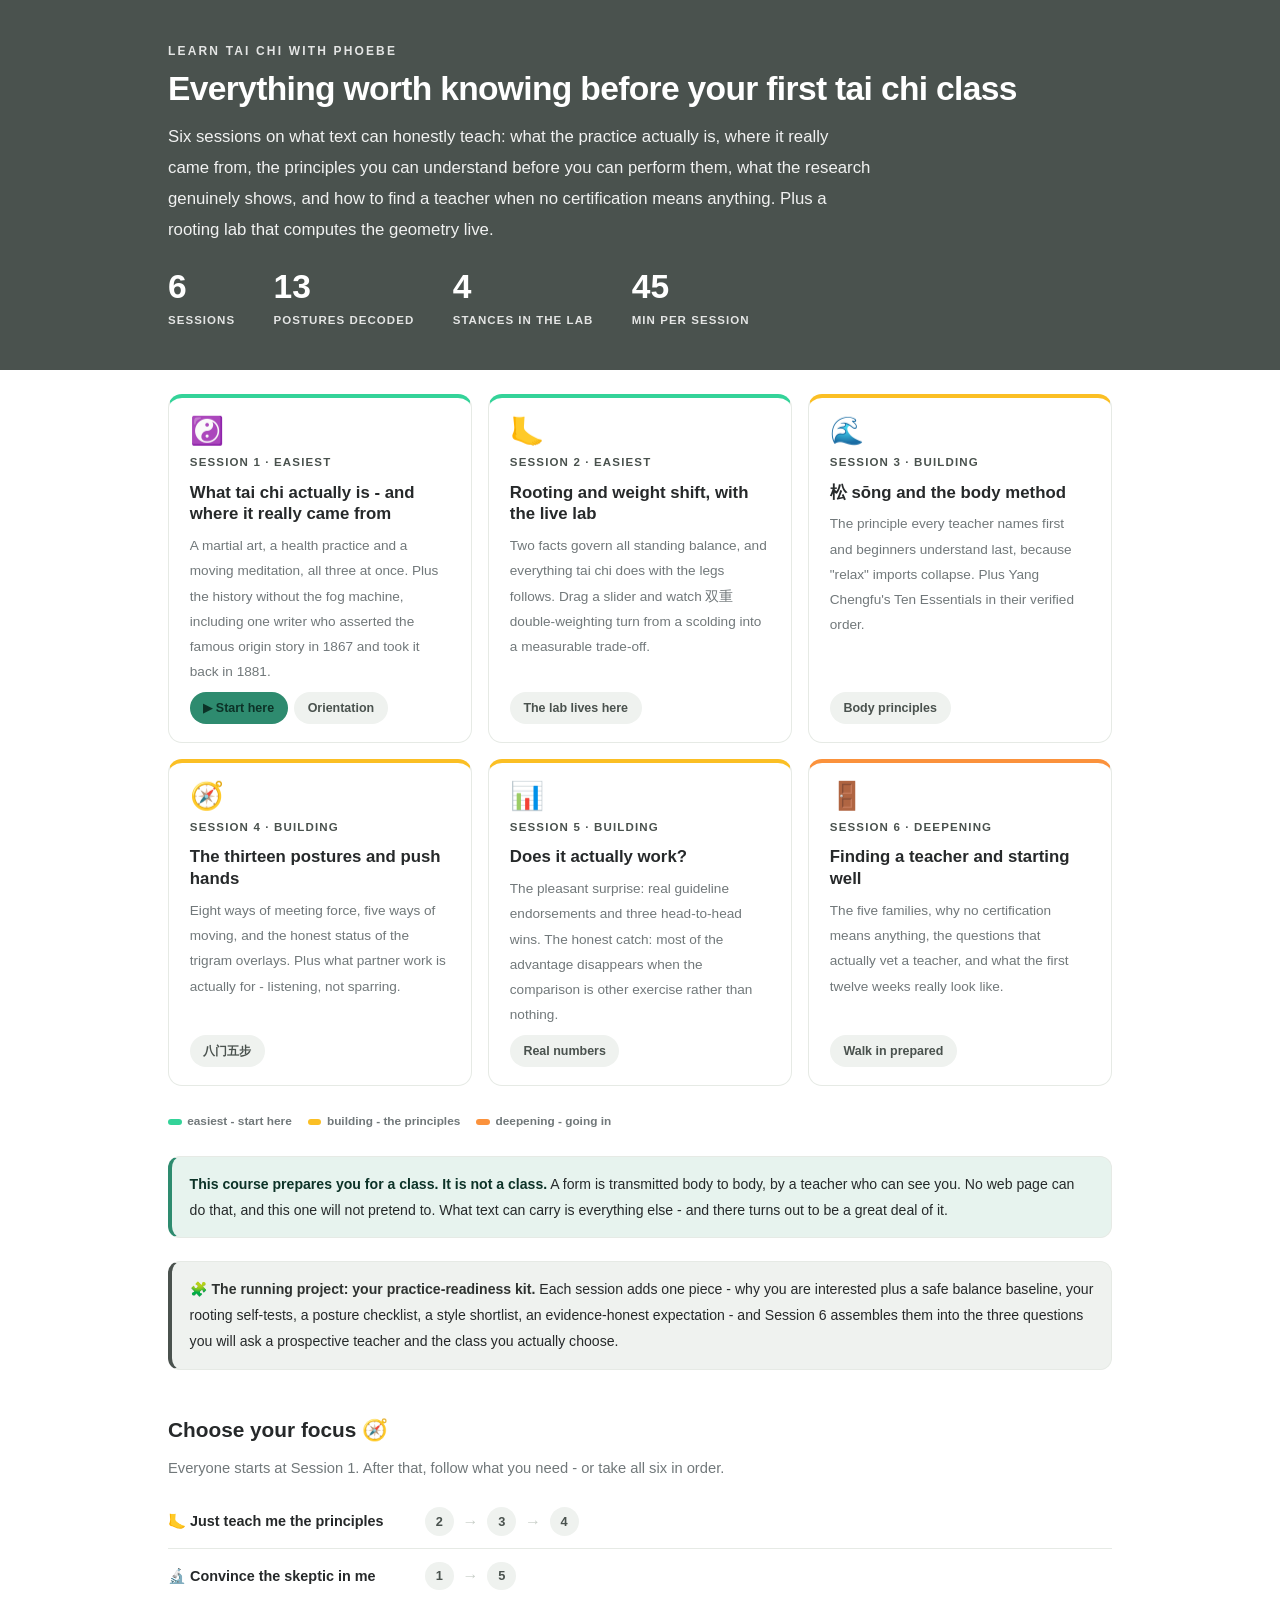
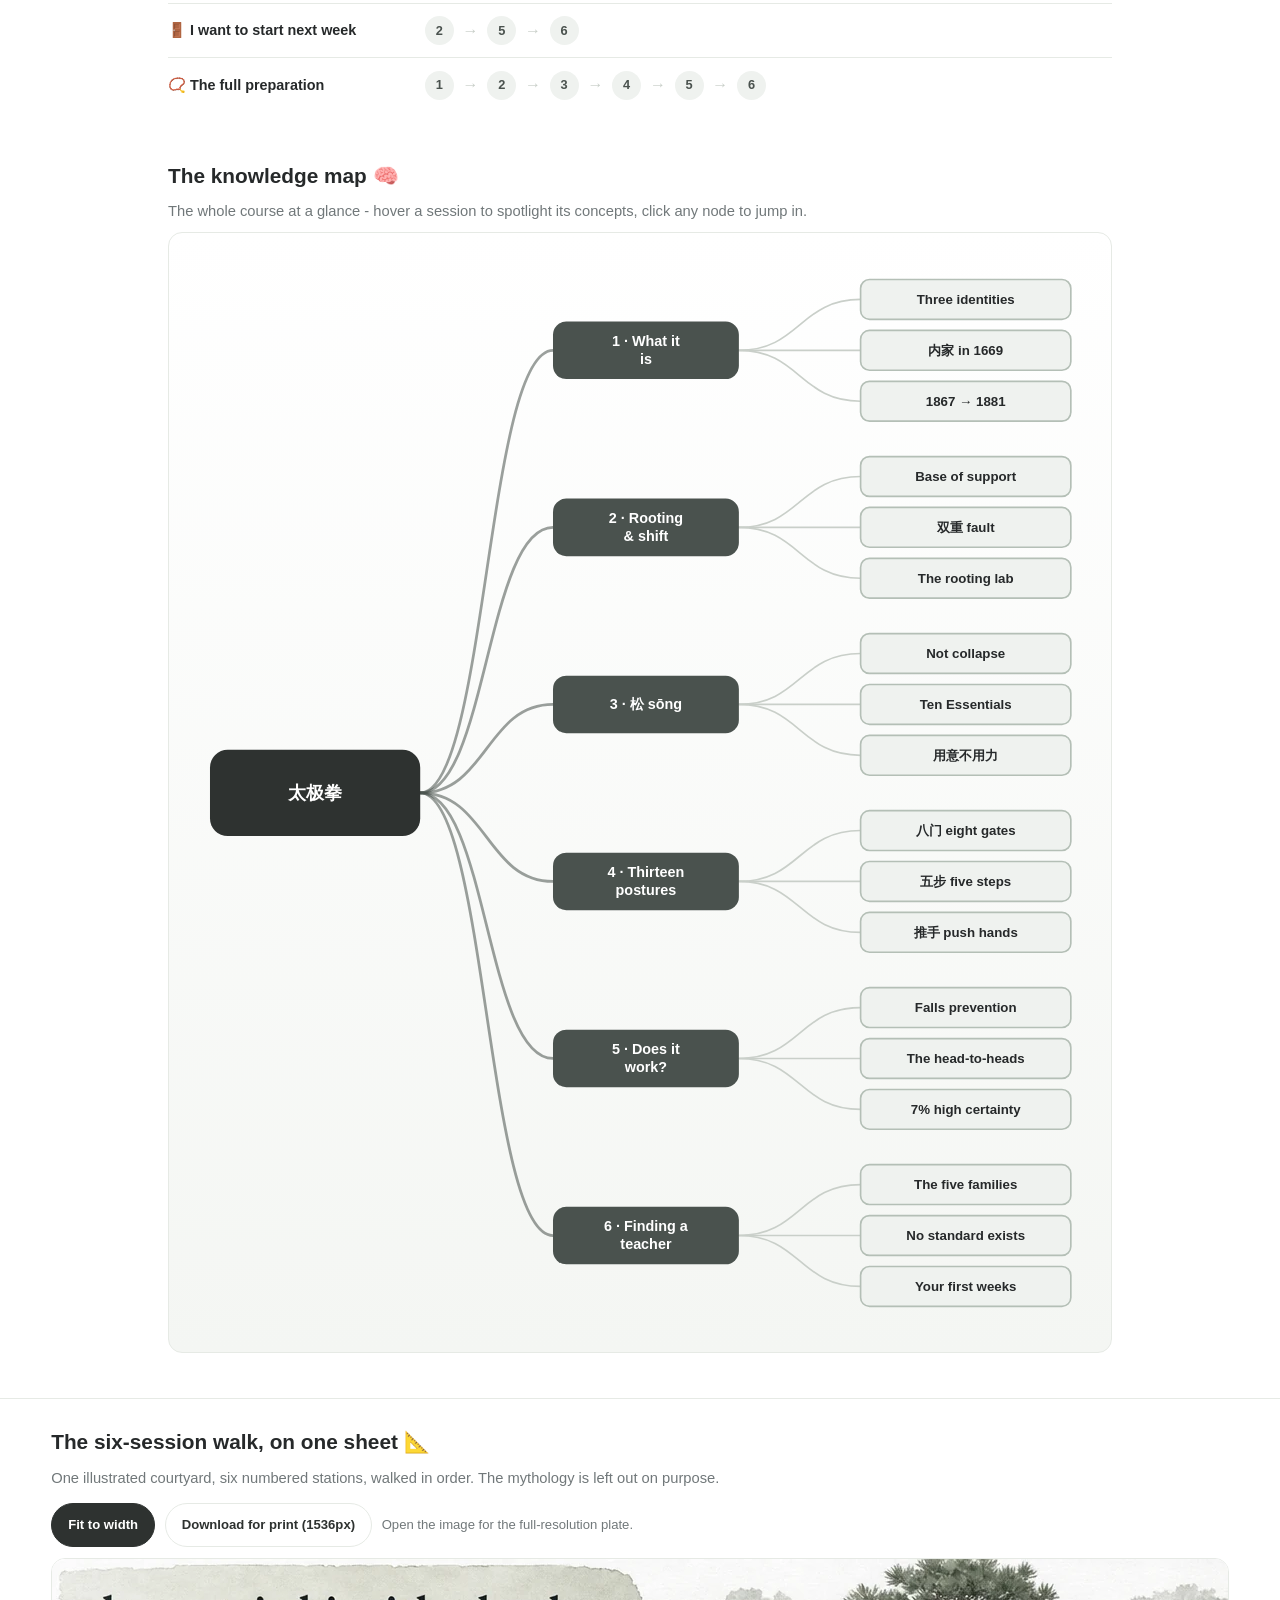
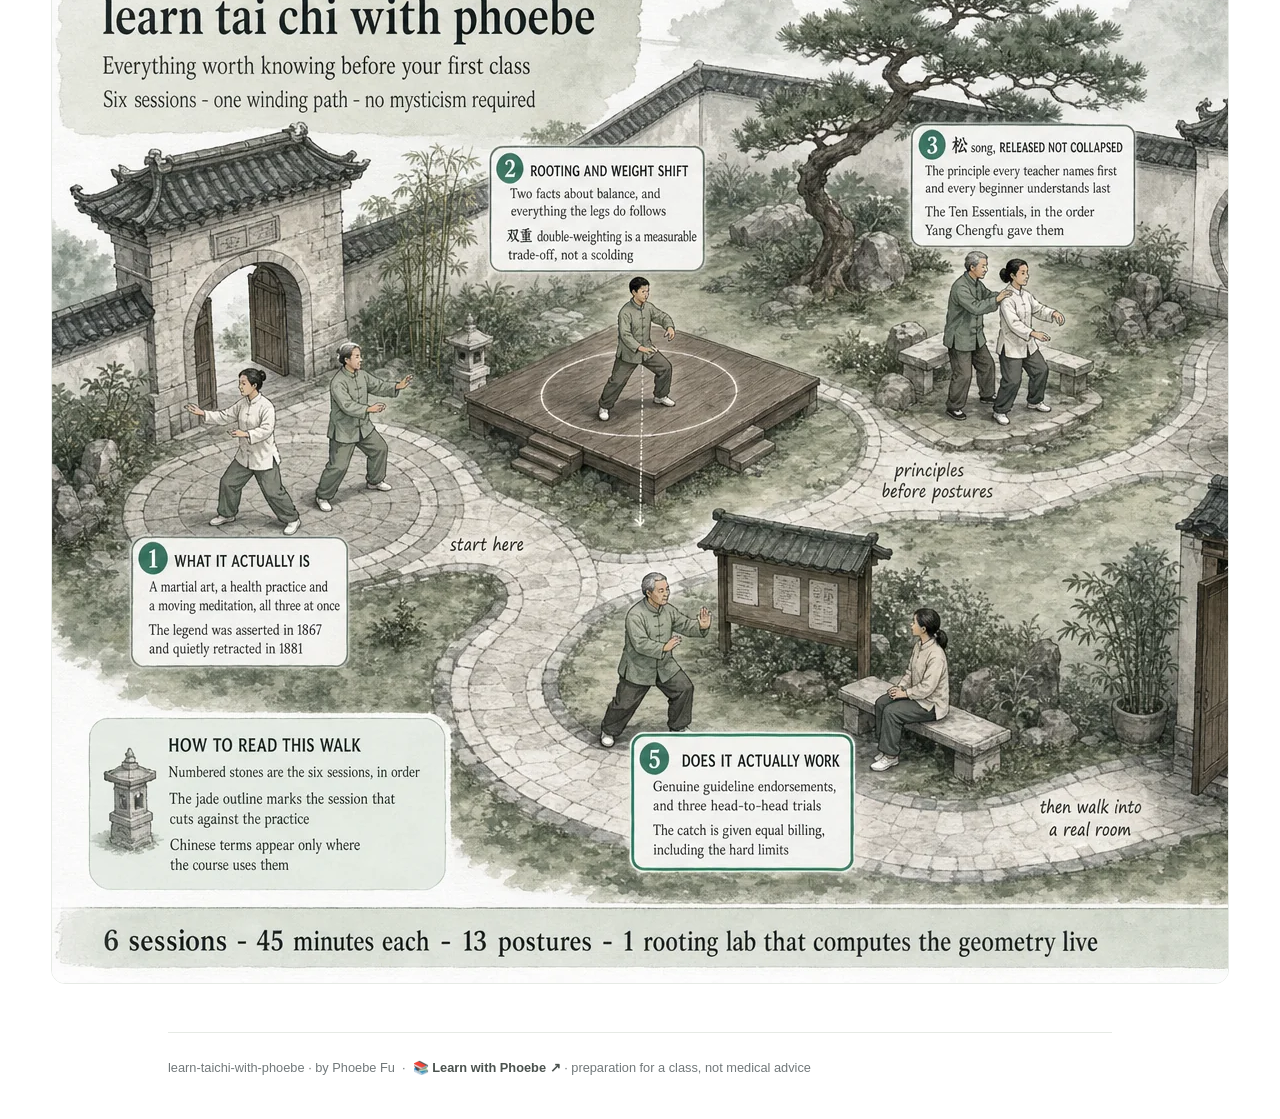
==== index.html @ d27bb237 "style.css: agenda band now passes WCAG 4.5:1 on all four segments Three of the four bands failed con" ====
<!DOCTYPE html>
<html lang="en">
<head>
<meta charset="UTF-8">
<meta name="viewport" content="width=device-width, initial-scale=1.0">
<!-- social:start -->
<meta name="description" content="Six sessions on what text can honestly teach: what the practice actually is, where it really came from, the principles you can understand before you can perform them, what the research genuinely...">
<meta property="og:type" content="article">
<meta property="og:site_name" content="Learn with Phoebe">
<meta property="og:title" content="learn taichi with phoebe - everything worth knowing before your first class">
<meta property="og:description" content="Six sessions on what text can honestly teach: what the practice actually is, where it really came from, the principles you can understand before you can perform them, what the research genuinely...">
<meta property="og:url" content="https://phoebefu6.github.io/learn-taichi-with-phoebe/">
<meta property="og:image" content="https://phoebefu6.github.io/learn-taichi-with-phoebe/assets/og-cover.png">
<meta property="og:image:width" content="1200">
<meta property="og:image:height" content="630">
<meta name="twitter:card" content="summary_large_image">
<meta name="twitter:title" content="learn taichi with phoebe - everything worth knowing before your first class">
<meta name="twitter:description" content="Six sessions on what text can honestly teach: what the practice actually is, where it really came from, the principles you can understand before you can perform them, what the research genuinely...">
<meta name="twitter:image" content="https://phoebefu6.github.io/learn-taichi-with-phoebe/assets/og-cover.png">
<!-- social:end -->
<title>learn taichi with phoebe - everything worth knowing before your first class</title>
<link rel="stylesheet" href="assets/style.css?v=7">
<style>
  .stats-row { display: flex; gap: 2.4rem; margin-top: 1.5rem; flex-wrap: wrap; }
  .stat b { display: block; font-size: 2.1rem; font-weight: 800; line-height: 1.05; font-variant-numeric: tabular-nums; }
  .stat span { font-size: .72rem; opacity: .85; text-transform: uppercase; letter-spacing: .09em; font-weight: 600; }

  .course-grid { display: grid; grid-template-columns: repeat(auto-fit, minmax(17rem, 1fr)); gap: 1rem; margin-top: 1.5rem; }
  .course-card {
    border: 1px solid var(--hairline);
    border-top: 4px solid var(--diff, var(--indigo));
    border-radius: var(--radius);
    padding: 1.2rem 1.3rem 1.1rem;
    display: flex;
    flex-direction: column;
    gap: .5rem;
    text-decoration: none;
    color: var(--ink);
    background: #fff;
    transition: box-shadow .15s ease, border-color .15s ease, transform .15s ease;
    position: relative;
  }
  .course-card:hover { border-color: var(--indigo-soft); border-top-color: var(--diff, var(--indigo)); box-shadow: 0 8px 28px rgba(74,82,78,.16); transform: translateY(-3px); }
  .course-card .cicon { font-size: 1.7rem; line-height: 1; }
  .course-card .cnum { font-size: .72rem; font-weight: 700; color: var(--indigo); text-transform: uppercase; letter-spacing: .1em; }
  .course-card h3 { font-size: 1.05rem; font-weight: 800; line-height: 1.3; }
  .course-card p { font-size: .85rem; color: var(--muted); flex: 1; }
  .course-card .meta { display: flex; gap: .4rem; flex-wrap: wrap; }

  .diff-legend { display: flex; gap: 1rem; margin-top: 1.6rem; font-size: .74rem; color: var(--muted); font-weight: 600; flex-wrap: wrap; }
  .diff-legend i { display: inline-block; width: .85rem; height: .35rem; border-radius: 999px; margin-right: .35rem; vertical-align: middle; }

  .paths { margin-top: 2.6rem; }
  .paths h2 { font-size: 1.3rem; font-weight: 800; margin-bottom: .3rem; }
  .paths .plede { color: var(--muted); font-size: .92rem; margin-bottom: .8rem; }
  .path { display: flex; gap: .55rem; align-items: center; padding: .75rem 0; border-bottom: .5px solid var(--hairline); flex-wrap: wrap; }
  .path:last-child { border-bottom: none; }
  .path b { min-width: 15.5rem; font-size: .9rem; }
  .path .pstep { background: var(--indigo-50); color: var(--indigo); border-radius: 999px; padding: .16rem .68rem; font-weight: 700; font-size: .8rem; text-decoration: none; transition: all .12s ease; }
  .path .pstep:hover { background: var(--indigo); color: #fff; }
  .path .parr { color: var(--faint); font-weight: 700; }

  .mm-section { margin-top: 1.6rem; }
  .mm-section h2 { font-size: 1.3rem; font-weight: 800; margin-bottom: .2rem; }
  .mm-section .mm-lede { color: var(--muted); font-size: .92rem; margin-bottom: .4rem; }
  .mm-wrap { border: 1px solid var(--hairline); border-radius: var(--radius); background: linear-gradient(180deg,#fff, #F4F6F3); padding: .6rem; overflow-x: auto; }
  .mm-svg { width: 100%; height: auto; display: block; max-width: 60rem; margin: 0 auto; min-width: 34rem; }
  .mm-link { cursor: pointer; text-decoration: none; }
  .mm-node rect { transition: opacity .15s ease, filter .15s ease; }
  .mm-node text { pointer-events: none; }
  .mm-link:hover .mm-node rect { filter: brightness(1.06); }
  .mm-edge { transition: opacity .15s ease; }

  .note-band { margin-top: 1.4rem; background: var(--amber-50); border: 1px solid var(--hairline); border-left: 4px solid var(--amber); border-radius: 12px; padding: .9rem 1.1rem; font-size: .88rem; color: var(--ink); }
  .note-band b { color: var(--amber-ink); }

  .project-band { margin-top: 1.4rem; background: var(--indigo-50); border: 1px solid var(--hairline); border-left: 4px solid var(--indigo); border-radius: 12px; padding: .9rem 1.1rem; font-size: .88rem; color: var(--ink); }
  .project-band b { color: var(--indigo-deep); }


.vposter{width:1536px;transform-origin:top left}
.vposter img{display:block;width:100%;height:auto}

.vposter{width:1536px;transform-origin:top left}
.vposter img{display:block;width:100%;height:auto}

.vposter{width:1536px;transform-origin:top left}
.vposter img{display:block;width:100%;height:auto}

.vposter{width:1536px;transform-origin:top left}
.vposter img{display:block;width:100%;height:auto}

  /* The poster lives at the foot of this page, below the knowledge map, rather than on a
     page of its own. It holds its authored width and either scales to fit or scrolls,
     because a reference sheet that reflows stops being a reference sheet. */
  .poster-section { margin-top: 2.2rem; padding-top: 1.5rem; border-top: 1px solid var(--hairline); }
  /* The sheet is authored wider than the course's reading column, so inside that column it
     would fit at 0.67 and render 11.5px type at 7.7px. Break the section out to full width
     and it fits near 1:1 on a desktop instead. */
  /* Break out of the reading column, but only where it buys something. Below 1100px the
     sheet is already at actual size and scrolling inside its frame, so the negative margins
     would add a page-level scrollbar for no gain. 100vw also counts the scrollbar, so --sbw
     is measured in script and taken back off. */
  @media (min-width: 1100px) {
    .poster-section { margin-left: calc(50% - 50vw + (var(--sbw, 0px) / 2));
                      margin-right: calc(50% - 50vw + (var(--sbw, 0px) / 2));
                      padding-left: clamp(1rem, 4vw, 4rem); padding-right: clamp(1rem, 4vw, 4rem); }
  }
  .poster-section h2 { font-size: 1.3rem; font-weight: 800; margin-bottom: .2rem; }
  .poster-section .ps-lede { color: var(--muted); font-size: .92rem; margin-bottom: .7rem; }
  .poster-bar { display: flex; align-items: center; gap: .6rem; flex-wrap: wrap; margin-bottom: .7rem; }
  .poster-bar .pb-note { font-size: .82rem; color: var(--muted); min-width: 0; flex: 1; }
  .poster-btn {
    font: inherit; font-size: .82rem; font-weight: 700; cursor: pointer;
    border: 1px solid var(--hairline); background: #fff; color: var(--indigo-deep);
    border-radius: 999px; padding: .5rem 1rem; min-height: 44px;
    display: inline-flex; align-items: center; gap: .4rem; text-decoration: none;
    transition: all .12s ease;
  }
  .poster-btn:hover { background: var(--indigo-50); border-color: var(--indigo-soft); }
  .poster-btn[aria-pressed="true"] { background: var(--indigo-deep); color: #fff; border-color: var(--indigo-deep); }
  .poster-frame {
    border: 1px solid var(--hairline); border-radius: var(--radius);
    background: var(--paper); overflow: auto; -webkit-overflow-scrolling: touch;
  }
  .poster-stage { position: relative; margin: 0 auto; }
  .poster-frame > .poster-stage > img { display: block; width: 100%; height: auto; }
.vposter{width:1536px;transform-origin:top left}
.vposter img{display:block;width:100%;height:auto}
</style>
</head>
<body>

<header class="masthead">
  <div class="wrap">
    <div class="eyebrow">Learn Tai Chi with Phoebe</div>
    <h1>Everything worth knowing <span class="accent">before your first</span> tai chi class</h1>
    <p class="sub">Six sessions on what text can honestly teach: what the practice actually is, where it really came from, the principles you can understand before you can perform them, what the research genuinely shows, and how to find a teacher when no certification means anything. Plus a rooting lab that computes the geometry live.</p>
    <div class="stats-row">
      <div class="stat"><b data-count="6">6</b><span>sessions</span></div>
      <div class="stat"><b data-count="13">13</b><span>postures decoded</span></div>
      <div class="stat"><b data-count="4">4</b><span>stances in the lab</span></div>
      <div class="stat"><b data-count="45">45</b><span>min per session</span></div>
    </div>
  </div>
</header>

<main class="wrap">

  <section class="section">
    <div class="course-grid">
      <a class="course-card" href="courses/01-what-it-is.html" style="--diff:#34D399">
        <span class="cicon">☯️</span>
        <span class="cnum">Session 1 · easiest</span>
        <h3>What tai chi actually is - and where it really came from</h3>
        <p>A martial art, a health practice and a moving meditation, all three at once. Plus the history without the fog machine, including one writer who asserted the famous origin story in 1867 and took it back in 1881.</p>
        <span class="meta"><span class="pill amber">▶ Start here</span><span class="pill light">Orientation</span></span>
      </a>
      <a class="course-card" href="courses/02-rooting.html" style="--diff:#34D399">
        <span class="cicon">🦶</span>
        <span class="cnum">Session 2 · easiest</span>
        <h3>Rooting and weight shift, with the live lab</h3>
        <p>Two facts govern all standing balance, and everything tai chi does with the legs follows. Drag a slider and watch 双重 double-weighting turn from a scolding into a measurable trade-off.</p>
        <span class="meta"><span class="pill light">The lab lives here</span></span>
      </a>
      <a class="course-card" href="courses/03-song.html" style="--diff:#FBBF24">
        <span class="cicon">🌊</span>
        <span class="cnum">Session 3 · building</span>
        <h3>松 sōng and the body method</h3>
        <p>The principle every teacher names first and beginners understand last, because "relax" imports collapse. Plus Yang Chengfu's Ten Essentials in their verified order.</p>
        <span class="meta"><span class="pill light">Body principles</span></span>
      </a>
      <a class="course-card" href="courses/04-thirteen-postures.html" style="--diff:#FBBF24">
        <span class="cicon">🧭</span>
        <span class="cnum">Session 4 · building</span>
        <h3>The thirteen postures and push hands</h3>
        <p>Eight ways of meeting force, five ways of moving, and the honest status of the trigram overlays. Plus what partner work is actually for - listening, not sparring.</p>
        <span class="meta"><span class="pill light">八门五步</span></span>
      </a>
      <a class="course-card" href="courses/05-does-it-work.html" style="--diff:#FBBF24">
        <span class="cicon">📊</span>
        <span class="cnum">Session 5 · building</span>
        <h3>Does it actually work?</h3>
        <p>The pleasant surprise: real guideline endorsements and three head-to-head wins. The honest catch: most of the advantage disappears when the comparison is other exercise rather than nothing.</p>
        <span class="meta"><span class="pill light">Real numbers</span></span>
      </a>
      <a class="course-card" href="courses/06-finding-a-teacher.html" style="--diff:#FB923C">
        <span class="cicon">🚪</span>
        <span class="cnum">Session 6 · deepening</span>
        <h3>Finding a teacher and starting well</h3>
        <p>The five families, why no certification means anything, the questions that actually vet a teacher, and what the first twelve weeks really look like.</p>
        <span class="meta"><span class="pill light">Walk in prepared</span></span>
      </a>
    </div>
    <div class="diff-legend">
      <span><i style="background:#34D399"></i>easiest - start here</span>
      <span><i style="background:#FBBF24"></i>building - the principles</span>
      <span><i style="background:#FB923C"></i>deepening - going in</span>
    </div>

    <div class="note-band">
      <b>This course prepares you for a class. It is not a class.</b> A form is transmitted body to body, by a teacher who can see you. No web page can do that, and this one will not pretend to. What text can carry is everything else - and there turns out to be a great deal of it.
    </div>

    <div class="project-band">
      <b>🧩 The running project: your practice-readiness kit.</b> Each session adds one piece - why you are interested plus a safe balance baseline, your rooting self-tests, a posture checklist, a style shortlist, an evidence-honest expectation - and Session 6 assembles them into the three questions you will ask a prospective teacher and the class you actually choose.
    </div>

    <div class="paths">
      <h2>Choose your focus 🧭</h2>
      <p class="plede">Everyone starts at Session 1. After that, follow what you need - or take all six in order.</p>
      <div class="path"><b>🦶 Just teach me the principles</b>
        <a class="pstep" href="courses/02-rooting.html">2</a><span class="parr">→</span>
        <a class="pstep" href="courses/03-song.html">3</a><span class="parr">→</span>
        <a class="pstep" href="courses/04-thirteen-postures.html">4</a>
      </div>
      <div class="path"><b>🔬 Convince the skeptic in me</b>
        <a class="pstep" href="courses/01-what-it-is.html">1</a><span class="parr">→</span>
        <a class="pstep" href="courses/05-does-it-work.html">5</a>
      </div>
      <div class="path"><b>🚪 I want to start next week</b>
        <a class="pstep" href="courses/02-rooting.html">2</a><span class="parr">→</span>
        <a class="pstep" href="courses/05-does-it-work.html">5</a><span class="parr">→</span>
        <a class="pstep" href="courses/06-finding-a-teacher.html">6</a>
      </div>
      <div class="path"><b>📿 The full preparation</b>
        <a class="pstep" href="courses/01-what-it-is.html">1</a><span class="parr">→</span>
        <a class="pstep" href="courses/02-rooting.html">2</a><span class="parr">→</span>
        <a class="pstep" href="courses/03-song.html">3</a><span class="parr">→</span>
        <a class="pstep" href="courses/04-thirteen-postures.html">4</a><span class="parr">→</span>
        <a class="pstep" href="courses/05-does-it-work.html">5</a><span class="parr">→</span>
        <a class="pstep" href="courses/06-finding-a-teacher.html">6</a>
      </div>
    </div>
  </section>

  <section class="section mm-section">
    <h2>The knowledge map 🧠</h2>
    <p class="mm-lede">The whole course at a glance - hover a session to spotlight its concepts, click any node to jump in.</p>
    <div class="mm-wrap"><div id="mindmap"></div></div>
  </section>










  <section class="section poster-section" id="poster">
    <h2>The six-session walk, on one sheet 📐</h2>
    <p class="ps-lede">One illustrated courtyard, six numbered stations, walked in order. The mythology is left out on purpose.</p>
    <div class="poster-bar">
      <button class="poster-btn" id="zoomToggle" type="button" aria-pressed="false">Actual size</button>
      <a class="poster-btn" href="assets/poster/learn-taichi-with-phoebe-poster.webp" download>Download for print (1536px)</a>
      <span class="pb-note">Open the image for the full-resolution plate.</span>
    </div>
    <div class="poster-frame" id="frame">
      <div class="poster-stage" id="stage">
        <div class="vposter" id="vp">
<img src="assets/poster/learn-taichi-with-phoebe-poster.webp" width="1536" height="1024" alt="An illustrated bird&#x27;s-eye view of a walled tai chi courtyard in soft sage watercolour. A stone path winds past six numbered stations: what tai chi actually is, with the origin legend asserted in 1867 and retracted in 1881; rooting and weight shift, showing the base under the feet and a plumb line from the centre; song, released not collapsed, and the Ten Essentials in Yang Chengfu&#x27;s order; the thirteen postures, with two people practising push hands; whether it actually works, outlined in jade because it is the session that cuts against the practice; and finding a teacher, an open doorway into a lit practice hall.">
        </div>
      </div>
    </div>
  </section>

  <footer class="pagefoot">
    <span>learn-taichi-with-phoebe · by Phoebe Fu &nbsp;·&nbsp; 📚 <a href="https://phoebefu6.github.io/learn-with-phoebe/">Learn with Phoebe ↗</a> · preparation for a class, not medical advice</span>
  </footer>
</main>

<script>
window.MINDMAP_DATA = {
  title: "太极拳",
  centerColor: "#2E3230",
  sessions: [
    { label: "What it\nis", href: "courses/01-what-it-is.html", color: "#34D399",
      concepts: [
        { label: "Three identities", href: "courses/01-what-it-is.html" },
        { label: "内家 in 1669", href: "courses/01-what-it-is.html" },
        { label: "1867 → 1881", href: "courses/01-what-it-is.html" } ] },
    { label: "Rooting\n& shift", href: "courses/02-rooting.html", color: "#34D399",
      concepts: [
        { label: "Base of support", href: "courses/02-rooting.html" },
        { label: "双重 fault", href: "courses/02-rooting.html" },
        { label: "The rooting lab", href: "courses/02-rooting.html" } ] },
    { label: "松 sōng", href: "courses/03-song.html", color: "#FBBF24",
      concepts: [
        { label: "Not collapse", href: "courses/03-song.html" },
        { label: "Ten Essentials", href: "courses/03-song.html" },
        { label: "用意不用力", href: "courses/03-song.html" } ] },
    { label: "Thirteen\npostures", href: "courses/04-thirteen-postures.html", color: "#FBBF24",
      concepts: [
        { label: "八门 eight gates", href: "courses/04-thirteen-postures.html" },
        { label: "五步 five steps", href: "courses/04-thirteen-postures.html" },
        { label: "推手 push hands", href: "courses/04-thirteen-postures.html" } ] },
    { label: "Does it\nwork?", href: "courses/05-does-it-work.html", color: "#FBBF24",
      concepts: [
        { label: "Falls prevention", href: "courses/05-does-it-work.html" },
        { label: "The head-to-heads", href: "courses/05-does-it-work.html" },
        { label: "7% high certainty", href: "courses/05-does-it-work.html" } ] },
    { label: "Finding a\nteacher", href: "courses/06-finding-a-teacher.html", color: "#FB923C",
      concepts: [
        { label: "The five families", href: "courses/06-finding-a-teacher.html" },
        { label: "No standard exists", href: "courses/06-finding-a-teacher.html" },
        { label: "Your first weeks", href: "courses/06-finding-a-teacher.html" } ] }
  ]
};
</script>
<script src="assets/mindmap.js?v=7"></script>
<script src="assets/app.js?v=7"></script>





<script>
(function () {
  var vp = document.getElementById('vp');
  if (!vp) return;
  var W = 1536, MIN_FIT = 0.8;
  var frame = document.getElementById('frame'), stage = document.getElementById('stage'),
      btn = document.getElementById('zoomToggle');
  var userChose = false, actual = false;
  function sbw() {
    var w = window.innerWidth - document.documentElement.clientWidth;
    document.documentElement.style.setProperty('--sbw', (w > 0 ? w : 0) + 'px');
  }
  function full() { vp.style.transform = 'none'; stage.style.height = ''; stage.style.width = W + 'px'; }
  function apply() {
    var avail = frame.clientWidth;
    if (!avail || avail < 40) { full(); return; }   // a hidden frame must never scale to nothing
    var s = avail / W;
    if (!userChose) actual = s < MIN_FIT;           // below 0.8 the labels stop being readable
    if (actual || s >= 1) full();
    else {
      vp.style.transform = 'scale(' + s + ')';
      stage.style.width = W + 'px';
      stage.style.height = Math.ceil(vp.offsetHeight * s) + 'px';
    }
    btn.setAttribute('aria-pressed', actual ? 'true' : 'false');
    btn.textContent = actual ? 'Fit to width' : 'Actual size';
  }
  btn.addEventListener('click', function () {
    userChose = true; actual = !actual; apply(); if (actual) frame.scrollLeft = 0;
  });
  window.addEventListener('resize', function () { sbw(); apply(); });
  if (typeof ResizeObserver === 'function') new ResizeObserver(apply).observe(frame);
  sbw(); apply();
})();
</script>
</body>
</html>
---- assets/style.css ----
/* learn-claude-with-phoebe - editorial bold design system
   Accent: indigo #4A524E · Ink: #26292A · Flagship: amber #2E8B6F */

:root {
  --indigo: #4A524E;
  --indigo-deep: #2E3230;
  --indigo-mid: #7C8781;
  --indigo-soft: #B4BFB6;
  --indigo-50: #EFF2EF;
  --ink: #26292A;
  --muted: #71787A;
  --faint: #C9CFC9;
  --hairline: #E6EAE5;
  --amber: #2E8B6F;
  --amber-ink: #0C3227;
  --amber-50: #E7F3EE;
  --paper: #FFFFFF;
  --code-bg: #1F2422;
  --code-ink: #E9EDE9;
  --radius: 14px;
}

* { margin: 0; padding: 0; box-sizing: border-box; }

html { font-size: 16px; scroll-behavior: smooth; }
html.zoom-125 { font-size: 20px; }
html.zoom-150 { font-size: 24px; }

body {
  font-family: "Inter", -apple-system, BlinkMacSystemFont, "Segoe UI", Roboto, sans-serif;
  background: var(--paper);
  color: var(--ink);
  line-height: 1.85;
  font-feature-settings: "tnum";
}

.wrap { max-width: 62rem; margin: 0 auto; padding: 0 1.5rem; }

/* ---------- header band ---------- */
.masthead {
  background: var(--indigo);
  color: #fff;
  padding: 2.5rem 0 2.25rem;
}
.masthead .eyebrow {
  font-size: .75rem;
  letter-spacing: .18em;
  text-transform: uppercase;
  opacity: .85;
  font-weight: 600;
}
.masthead h1 {
  font-size: 2.1rem;
  line-height: 1.15;
  font-weight: 800;
  margin: .5rem 0 .75rem;
  letter-spacing: -.02em;
}
.masthead h1 .accent { color: inherit; }
.masthead .sub { font-size: 1.05rem; opacity: .92; max-width: 44rem; }

.chip-row { display: flex; flex-wrap: wrap; gap: .5rem; margin-top: 1.1rem; }
.chip {
  display: inline-flex;
  align-items: center;
  gap: .35rem;
  border-radius: 999px;
  padding: .25rem .8rem;
  font-size: .78rem;
  font-weight: 600;
  white-space: nowrap;
}
.chip.level { background: #fff; color: var(--indigo); }
.chip.audience { background: rgba(255,255,255,.16); color: #fff; border: 1px solid rgba(255,255,255,.35); }
.chip.time { background: var(--ink); color: #fff; font-variant-numeric: tabular-nums; }

/* ---------- agenda bar ---------- */
.agenda {
  display: flex;
  border-radius: 999px;
  overflow: hidden;
  margin: 1.4rem 0 0;
  font-size: .72rem;
  font-weight: 600;
  text-align: center;
  color: #fff;
}
.agenda span { padding: .45rem .3rem; white-space: nowrap; overflow: hidden; text-overflow: ellipsis; }
.agenda .a1 { background: var(--indigo-deep); }
/* Agenda band contrast, fixed 2026-09-02. Three bands failed WCAG 4.5:1 on small text:
     a4 had no `color` rule at all, so it inherited the block's `color:#fff` and put white
     on a pale tint (1.9-2.1:1). The 87-repo donor carries `color: var(--ink)`; restored.
     a2 and a3 failed on their token pairs, so each carries a literal here rather than a
     changed token, because --indigo-mid and --amber-ink are used elsewhere in this sheet.
     Recompute these three literals if the palette changes. */
.agenda .a2 { background: #6D7772; }
.agenda .a3 { background: var(--amber); color: #051410; }
.agenda .a4 { background: var(--indigo-soft); color: var(--ink); }

/* ---------- toolbar ---------- */
.toolbar {
  position: sticky;
  top: 0;
  z-index: 40;
  background: rgba(255,255,255,.94);
  backdrop-filter: blur(6px);
  border-bottom: 1px solid var(--hairline);
  padding: .55rem 0;
}
.toolbar .wrap { display: flex; align-items: center; gap: .6rem; }
.toolbar .crumb { font-size: .8rem; color: var(--muted); font-weight: 600; margin-right: auto; }
.toolbar .crumb a { color: var(--indigo); text-decoration: none; }
.btn {
  border: 1px solid var(--hairline);
  background: #fff;
  color: var(--ink);
  border-radius: 999px;
  padding: .35rem .9rem;
  font-size: .78rem;
  font-weight: 600;
  cursor: pointer;
  font-family: inherit;
  transition: all .15s ease;
}
.btn:hover { border-color: var(--indigo); color: var(--indigo); }
.btn.primary { background: var(--indigo); border-color: var(--indigo); color: #fff; }
.btn.primary:hover { background: var(--indigo-deep); }

/* ---------- sections ---------- */
main { padding: 2.5rem 0 4rem; }

.section { margin-bottom: 2.8rem; }
.section-kicker { margin-bottom: 1rem; }
.section-kicker .klabel {
  display: block;
  font-size: .72rem;
  text-transform: uppercase;
  letter-spacing: .1em;
  color: var(--indigo);
  font-weight: 700;
  margin-bottom: .35rem;
}
.section-kicker h2 {
  font-size: 1.45rem;
  font-weight: 800;
  letter-spacing: -.01em;
  display: flex;
  align-items: center;
  gap: .7rem;
  flex-wrap: wrap;
}
.section-kicker .tag {
  border-radius: 999px;
  padding: .18rem .7rem;
  font-size: .7rem;
  font-weight: 700;
  text-transform: uppercase;
  letter-spacing: .08em;
}
.tag.concept { background: var(--indigo-50); color: var(--indigo); }
.tag.demo { background: var(--amber-50); color: var(--amber-ink); }
.tag.exercise { background: var(--ink); color: #fff; }

.lede { color: var(--muted); max-width: 46rem; margin-bottom: 1.4rem; line-height: 1.8; }

/* live vs self-study markers on cards */
.mode {
  font-size: .64rem;
  font-weight: 700;
  text-transform: uppercase;
  letter-spacing: .07em;
  padding: .14rem .6rem;
  border-radius: 999px;
  flex: none;
}
.mode.live { background: var(--indigo); color: #fff; }
.mode.self { background: #fff; color: var(--muted); border: 1px solid var(--hairline); }

/* ---------- accordions ---------- */
details.card {
  border: 1px solid var(--hairline);
  border-radius: var(--radius);
  margin-bottom: .8rem;
  overflow: hidden;
  background: #fff;
}
details.card[open] { border-color: var(--indigo-soft); box-shadow: 0 8px 28px rgba(76,115,85,.08); }
details.card summary {
  list-style: none;
  cursor: pointer;
  padding: 1rem 1.25rem;
  display: flex;
  align-items: center;
  gap: .75rem;
  font-weight: 700;
  font-size: 1.02rem;
  user-select: none;
}
details.card summary::-webkit-details-marker { display: none; }
details.card summary .dot {
  width: .6rem; height: .6rem;
  border-radius: 999px;
  background: var(--indigo);
  flex: none;
}
details.card summary .mini { margin-left: auto; font-size: .72rem; color: var(--muted); font-weight: 600; white-space: nowrap; }
details.card summary .caret { transition: transform .2s ease; color: var(--indigo); font-size: .8rem; }
details.card[open] summary .caret { transform: rotate(90deg); }
details.card .body { padding: 0 1.25rem 1.4rem; border-top: 1px solid var(--hairline); padding-top: 1.15rem; }
details.card .body p { margin-bottom: 1.05rem; max-width: 48rem; }
details.card .body p:last-child { margin-bottom: 0; }
details.card .body ul, details.card .body ol { margin: 0 0 1.1rem 1.2rem; max-width: 47rem; }
details.card .body li { margin-bottom: .65rem; }
details.card .body h4 { font-size: .95rem; font-weight: 700; margin: 1.1rem 0 .45rem; }
details.card .body h4:first-child { margin-top: 0; }

/* ---------- pills & legends ---------- */
.legend { display: flex; flex-wrap: wrap; gap: .5rem; margin: 0 0 1.2rem; }
.pill {
  display: inline-flex;
  align-items: center;
  gap: .4rem;
  border-radius: 999px;
  padding: .28rem .85rem;
  font-size: .78rem;
  font-weight: 600;
}
.pill.solid { background: var(--indigo); color: #fff; }
.pill.light { background: var(--indigo-50); color: var(--indigo); }
.pill.inkpill { background: var(--ink); color: #fff; }
.pill.amber, .pill.peach { background: var(--amber); color: var(--amber-ink); }
.pill.bare { color: var(--faint); }

/* ---------- 4D grid ---------- */
.grid-2 { display: grid; grid-template-columns: repeat(auto-fit, minmax(15rem, 1fr)); gap: .8rem; margin: .5rem 0 1rem; }
.d-card {
  border: 1px solid var(--hairline);
  border-left: 4px solid var(--indigo);
  border-radius: 10px;
  padding: 1rem 1.1rem;
}
.d-card h4 { font-size: .95rem; margin-bottom: .3rem; }
.d-card h4 .lead-letter { color: var(--indigo); }
.d-card p { font-size: .86rem; color: var(--muted); margin: 0; }

/* ---------- tables ---------- */
table.clean { width: 100%; border-collapse: collapse; font-size: .9rem; margin: .4rem 0 1rem; }
table.clean th {
  text-align: left;
  font-size: .72rem;
  text-transform: uppercase;
  letter-spacing: .08em;
  color: var(--muted);
  padding: .5rem .6rem;
  border-bottom: 2px solid var(--ink);
}
table.clean td { padding: .7rem .6rem; border-bottom: .5px solid var(--hairline); vertical-align: top; line-height: 1.7; }
table.clean td:first-child { font-weight: 600; }

/* ---------- prompt boxes ---------- */
.prompt-box {
  position: relative;
  background: var(--code-bg);
  color: var(--code-ink);
  border-radius: var(--radius);
  padding: 1.1rem 1.2rem;
  margin: 1rem 0 1.2rem;
  font-family: "SF Mono", ui-monospace, Menlo, Consolas, monospace;
  font-size: .84rem;
  line-height: 1.65;
  white-space: pre-wrap;
  word-break: break-word;
}
.prompt-box .label {
  position: absolute;
  top: -0.7rem;
  left: 1rem;
  background: var(--indigo);
  color: #fff;
  font-family: "Inter", -apple-system, sans-serif;
  font-size: .68rem;
  font-weight: 700;
  letter-spacing: .06em;
  text-transform: uppercase;
  border-radius: 999px;
  padding: .15rem .7rem;
}
.prompt-box.bad .label { background: var(--faint); color: var(--ink); }
.prompt-box.good .label { background: var(--amber); color: var(--amber-ink); }
.copy-btn {
  position: absolute;
  top: .7rem;
  right: .7rem;
  background: rgba(255,255,255,.1);
  border: 1px solid rgba(255,255,255,.25);
  color: #fff;
  border-radius: 999px;
  padding: .25rem .8rem;
  font-size: .72rem;
  font-weight: 600;
  cursor: pointer;
  font-family: "Inter", -apple-system, sans-serif;
  transition: background .15s ease;
}
.copy-btn:hover { background: rgba(255,255,255,.22); }
.copy-btn.copied { background: var(--amber); border-color: var(--amber); color: var(--amber-ink); }

/* ---------- demo steps ---------- */
.steps { counter-reset: step; margin: .6rem 0 1rem; }
.step {
  display: flex;
  gap: .9rem;
  padding: .85rem 0;
  border-bottom: .5px solid var(--hairline);
}
.step:last-child { border-bottom: none; }
.step::before {
  counter-increment: step;
  content: counter(step);
  flex: none;
  width: 1.7rem; height: 1.7rem;
  border-radius: 999px;
  background: var(--indigo-50);
  color: var(--indigo);
  font-weight: 700;
  font-size: .85rem;
  display: inline-flex;
  align-items: center;
  justify-content: center;
  margin-top: .1rem;
}
.step p { margin: 0; }

/* ---------- callouts ---------- */
.callout {
  border-radius: var(--radius);
  padding: 1rem 1.2rem;
  margin: 1rem 0;
  font-size: .92rem;
}
.callout.tip { background: var(--indigo-50); border-left: 4px solid var(--indigo); }
.callout.win { background: var(--amber-50); border-left: 4px solid var(--amber); }
.callout strong:first-child { display: block; margin-bottom: .2rem; }

.callout.example {
  background: #FFFFFF;
  border: 1px solid var(--hairline);
  border-left: 4px solid var(--amber);
  font-size: .9rem;
}
.callout.example .ex-pill {
  display: inline-block;
  background: var(--amber);
  color: var(--amber-ink);
  border-radius: 999px;
  padding: .15rem .7rem;
  font-size: .68rem;
  font-weight: 700;
  text-transform: uppercase;
  letter-spacing: .06em;
  margin-bottom: .5rem;
}
.callout.example p { margin: 0 0 .75rem; max-width: 47rem; }
.callout.example p:last-child { margin-bottom: 0; }
.callout.example ul { margin: 0 0 0 1.1rem; max-width: 46rem; }
.callout.example li { margin-bottom: .6rem; }
.callout.example li:last-child { margin-bottom: 0; }

/* ---------- zoomable figures ---------- */
figure.zoomable {
  border: 1px solid var(--hairline);
  border-radius: var(--radius);
  padding: 1.2rem;
  margin: 1rem 0 1.4rem;
  cursor: zoom-in;
  transition: box-shadow .15s ease;
  background: #fff;
}
figure.zoomable:hover { box-shadow: 0 8px 28px rgba(76,115,85,.12); }
figure.zoomable svg, figure.zoomable img { width: 100%; height: auto; display: block; }
figure.zoomable figcaption {
  margin-top: .6rem;
  font-size: .76rem;
  color: var(--muted);
  font-weight: 600;
  display: flex;
  align-items: center;
  gap: .4rem;
}

.lightbox {
  position: fixed;
  inset: 0;
  z-index: 100;
  background: rgba(41,46,40,.9);
  display: none;
  align-items: center;
  justify-content: center;
  padding: 3vh 3vw;
  cursor: zoom-out;
}
.lightbox.open { display: flex; }
.lightbox .inner {
  background: #fff;
  border-radius: var(--radius);
  padding: 2rem;
  max-width: 94vw;
  max-height: 92vh;
  overflow: auto;
}
.lightbox .inner svg, .lightbox .inner img { width: min(88vw, 70rem); height: auto; }
.lightbox .close-hint {
  position: fixed;
  top: 1rem; right: 1.4rem;
  color: #fff;
  font-size: .8rem;
  font-weight: 600;
  opacity: .8;
}

/* ---------- courses covered ---------- */
.covered { border: 1px solid var(--hairline); border-radius: var(--radius); overflow: hidden; }
.covered-row {
  display: flex;
  align-items: baseline;
  gap: .8rem;
  padding: .75rem 1.1rem;
  border-bottom: .5px solid var(--hairline);
  font-size: .9rem;
}
.covered-row:last-child { border-bottom: none; }
.covered-row .status { flex: none; }
.covered-row .name { font-weight: 600; }
.covered-row .note { margin-left: auto; color: var(--muted); font-size: .78rem; text-align: right; }

/* ---------- cheat sheet footer ---------- */
.cheat {
  background: var(--ink);
  color: #fff;
  border-radius: var(--radius);
  padding: 1.6rem 1.6rem 1.3rem;
  margin-top: 3rem;
}
.cheat h3 { font-size: 1.1rem; margin-bottom: 1rem; }
.cheat h3 span { color: var(--indigo-soft); }
.cheat .grid-2 { gap: 1rem; }
.cheat .cheat-item { border-left: 3px solid var(--indigo-mid); padding-left: .8rem; }
.cheat .cheat-item b { display: block; font-size: .85rem; color: var(--indigo-soft); }
.cheat .cheat-item span { font-size: .82rem; opacity: .85; }

footer.pagefoot {
  border-top: 1px solid var(--hairline);
  margin-top: 3rem;
  padding: 1.4rem 0 2.5rem;
  font-size: .8rem;
  color: var(--muted);
  display: flex;
  justify-content: space-between;
  flex-wrap: wrap;
  gap: .8rem;
}
footer.pagefoot a { color: var(--indigo); text-decoration: none; font-weight: 600; }

/* ---------- wayfinding: reading progress + section dots + part numbers ---------- */

#progress-bar {
  position: fixed;
  top: 0; left: 0;
  height: 3px;
  width: 0;
  background: linear-gradient(90deg, var(--indigo), var(--amber));
  z-index: 90;
}

.pagenav {
  position: fixed;
  right: 1.1rem;
  top: 50%;
  transform: translateY(-50%);
  z-index: 50;
  display: flex;
  flex-direction: column;
  gap: .55rem;
}
.pagenav a {
  width: .68rem; height: .68rem;
  border-radius: 999px;
  background: #fff;
  border: 2px solid var(--faint);
  display: block;
  position: relative;
  transition: all .15s ease;
}
.pagenav a:hover { border-color: var(--indigo); transform: scale(1.3); }
.pagenav a.active { background: var(--indigo); border-color: var(--indigo); }
.pagenav a .nlabel {
  position: absolute;
  right: 1.4rem;
  top: 50%;
  transform: translateY(-50%);
  background: var(--ink);
  color: #fff;
  font-size: .7rem;
  font-weight: 600;
  padding: .22rem .65rem;
  border-radius: 6px;
  white-space: nowrap;
  opacity: 0;
  pointer-events: none;
  transition: opacity .15s ease;
}
.pagenav a:hover .nlabel { opacity: 1; }
@media (max-width: 74rem) { .pagenav { display: none; } }

main { counter-reset: partnum -1; }
.section .section-kicker { position: relative; }
.section .section-kicker::before {
  counter-increment: partnum;
  content: counter(partnum, decimal-leading-zero);
  position: absolute;
  right: 0;
  top: -1.2rem;
  font-size: 4.4rem;
  font-weight: 800;
  color: var(--indigo-50);
  line-height: 1;
  font-variant-numeric: tabular-nums;
  pointer-events: none;
  z-index: 0;
}
.section .section-kicker > * { position: relative; z-index: 1; }

details.card summary { transition: background .15s ease; }
details.card summary:hover { background: #F4F6F3; }

/* ---------- journey strip: you are here in the series ---------- */
.journey {
  display: flex;
  align-items: center;
  gap: .45rem;
  margin-top: 1.1rem;
  flex-wrap: wrap;
}
.journey .jlabel { font-size: .7rem; font-weight: 700; text-transform: uppercase; letter-spacing: .09em; opacity: .8; margin-right: .3rem; }
.journey a {
  width: 1.7rem; height: 1.7rem;
  border-radius: 999px;
  display: inline-flex;
  align-items: center;
  justify-content: center;
  font-size: .8rem;
  font-weight: 700;
  text-decoration: none;
  color: #fff;
  border: 1.5px solid rgba(255,255,255,.45);
  transition: all .15s ease;
  font-variant-numeric: tabular-nums;
}
.journey a:hover { border-color: #fff; transform: scale(1.12); }
.journey a.here { background: #fff; color: var(--indigo); border-color: #fff; }
.journey a.dd-chip { width: auto; border-radius: 999px; padding: 0 .7rem; font-size: .72rem; }

/* ---------- check-yourself quiz ---------- */
.quiz-q {
  border: 1px solid var(--hairline);
  border-radius: var(--radius);
  padding: 1.1rem 1.25rem 1rem;
  margin-bottom: .9rem;
  background: #fff;
}
.quiz-q .qtext { font-weight: 700; margin-bottom: .7rem; }
.quiz-q .qopt {
  display: block;
  width: 100%;
  text-align: left;
  background: #fff;
  border: 1px solid var(--hairline);
  border-radius: 10px;
  padding: .6rem .9rem;
  margin-bottom: .5rem;
  font-size: .9rem;
  font-family: inherit;
  color: var(--ink);
  cursor: pointer;
  transition: all .15s ease;
}
.quiz-q .qopt:hover { border-color: var(--indigo); background: var(--indigo-50); }
.quiz-q .qopt.correct { background: var(--indigo); border-color: var(--indigo); color: #fff; font-weight: 600; }
.quiz-q .qopt.correct::after { content: "  ✓"; }
.quiz-q .qopt.wrong { background: #FEF2F2; border-color: #FCA5A5; color: #991B1B; animation: qshake .3s ease; }
.quiz-q .qopt.wrong::after { content: "  ✗ try again"; font-size: .78rem; }
.quiz-q .qopt:disabled { cursor: default; }
.quiz-q .qwhy {
  display: none;
  background: var(--amber-50);
  border-left: 4px solid var(--amber);
  border-radius: 8px;
  padding: .6rem .9rem;
  font-size: .86rem;
  margin-top: .3rem;
}
.quiz-q.answered .qwhy { display: block; }
@keyframes qshake {
  0%, 100% { transform: translateX(0); }
  25% { transform: translateX(-5px); }
  75% { transform: translateX(5px); }
}
.quiz-score { font-weight: 700; color: var(--indigo); margin-top: .4rem; }

@media (prefers-reduced-motion: reduce) {
  .quiz-q .qopt.wrong { animation: none; }
  .journey a:hover { transform: none; }
}

/* ---------- micro-interactions (react-bits inspired, vanilla) ---------- */

/* BlurText: staggered word reveal on the masthead headline */
.masthead h1 .bw {
  display: inline-block;
  opacity: 0;
  filter: blur(8px);
  transform: translateY(.35em);
  animation: bw-in .7s cubic-bezier(.22,.9,.35,1) forwards;
  animation-delay: var(--bw-delay, 0s);
}
@keyframes bw-in {
  to { opacity: 1; filter: blur(0); transform: translateY(0); }
}

/* SpotlightCard: cursor-following highlight on accordion cards */
details.card { position: relative; }
details.card::after {
  content: "";
  position: absolute;
  inset: 0;
  pointer-events: none;
  opacity: 0;
  transition: opacity .3s ease;
  background: radial-gradient(320px circle at var(--mx, 50%) var(--my, 50%), rgba(76,115,85,.09), transparent 65%);
}
details.card:hover::after { opacity: 1; }

/* ScrollReveal: sections rise in as they enter the viewport */
.js-reveal .section {
  opacity: 0;
  transform: translateY(16px);
  transition: opacity .6s ease, transform .6s cubic-bezier(.22,.9,.35,1);
}
.js-reveal .section.revealed { opacity: 1; transform: none; }

@media (prefers-reduced-motion: reduce) {
  .masthead h1 .bw { animation: none; opacity: 1; filter: none; transform: none; }
  details.card::after { display: none; }
  .js-reveal .section { opacity: 1; transform: none; transition: none; }
}

@media (max-width: 40rem) {
  .masthead h1 { font-size: 1.6rem; }
  .agenda span { font-size: .6rem; }
  .toolbar .crumb { display: none; }
}

@media print {
  .toolbar, .copy-btn { display: none; }
  details.card { border: 1px solid #ccc; }
}

/* ===== med-live.js breath pacer ===== */
.medbox {
  border: 1px solid var(--hairline);
  border-radius: var(--radius);
  background: var(--paper);
  padding: 22px 24px 24px;
  margin: 26px 0;
  box-shadow: 0 10px 30px rgba(38, 40, 56, 0.07);
}
.med-head { display: flex; align-items: baseline; justify-content: space-between; gap: 12px; flex-wrap: wrap; }
.med-title { font-weight: 800; font-size: 1.05rem; color: var(--ink); }
.med-honest { font-size: 0.78rem; color: var(--muted); font-style: italic; }
.med-controls { display: flex; flex-wrap: wrap; gap: 14px; margin-top: 14px; }
.med-group { display: flex; flex-wrap: wrap; gap: 8px; }
.med-pill {
  border: 1.5px solid var(--hairline); background: var(--paper); color: var(--muted);
  border-radius: 999px; padding: 7px 14px; font: 600 0.82rem Inter, sans-serif; cursor: pointer;
  transition: all 0.15s ease;
}
.med-pill:hover { border-color: var(--indigo-mid); color: var(--indigo); }
.med-pill.on { background: var(--indigo); border-color: var(--indigo); color: #fff; }
.med-note { margin-top: 10px; font-size: 0.88rem; color: var(--muted); }
.med-stage { display: flex; justify-content: center; padding: 26px 0 18px; }
.med-ring {
  position: relative; width: 220px; height: 220px; border-radius: 50%;
  border: 2px dashed var(--faint); display: flex; align-items: center; justify-content: center;
}
.med-circle {
  position: absolute; inset: 10px; border-radius: 50%;
  background: radial-gradient(circle at 38% 32%, var(--indigo-mid), var(--indigo-deep));
  transform: scale(0.45); transition: none; will-change: transform; opacity: 0.92;
}
.med-phase { position: relative; z-index: 2; text-align: center; color: #fff; text-shadow: 0 1px 6px rgba(30, 34, 51, 0.45); }
.med-phase-name { display: block; font: 800 1.3rem Inter, sans-serif; }
.med-phase-count { display: block; font: 700 2rem Inter, sans-serif; }
.med-bottom { display: flex; align-items: center; gap: 14px; flex-wrap: wrap; }
.med-clock { font: 800 1.1rem Inter, sans-serif; color: var(--ink); margin-left: auto; }
.med-breaths { font: 600 0.85rem Inter, sans-serif; color: var(--muted); }
@media (max-width: 560px) { .med-ring { width: 180px; height: 180px; } }

/* ===== taichi-live.js rooting lab ===== */
.tcbox {
  border: 1px solid var(--hairline);
  border-radius: var(--radius);
  background: var(--paper);
  padding: 22px 24px 24px;
  margin: 26px 0;
  box-shadow: 0 10px 30px rgba(38, 41, 42, 0.07);
}
.tc-head { display: flex; align-items: baseline; justify-content: space-between; gap: 12px; flex-wrap: wrap; }
.tc-title { font-weight: 800; font-size: 1.05rem; color: var(--ink); }
.tc-honest { font-size: 0.78rem; color: var(--muted); font-style: italic; }
.tc-controls { display: flex; flex-wrap: wrap; gap: 8px; margin-top: 14px; align-items: center; }
.tc-group { display: flex; flex-wrap: wrap; gap: 8px; }
.tc-pill {
  border: 1.5px solid var(--hairline); background: var(--paper); color: var(--muted);
  border-radius: 999px; padding: 7px 14px; font: 600 0.82rem Inter, sans-serif; cursor: pointer;
  transition: all 0.15s ease;
}
.tc-pill:hover { border-color: var(--indigo-mid); color: var(--indigo); }
.tc-pill.on { background: var(--indigo); border-color: var(--indigo); color: #fff; }
.tc-pill.tc-sink { margin-left: auto; }
.tc-pill.tc-sink.on { background: var(--amber); border-color: var(--amber); color: #fff; }
.tc-note { margin-top: 10px; font-size: 0.88rem; color: var(--muted); }
.tc-body { display: flex; gap: 22px; margin-top: 12px; flex-wrap: wrap; align-items: flex-start; }
.tc-stage { flex: 1 1 300px; min-width: 260px; }
.tc-svg { width: 100%; max-width: 400px; height: auto; display: block; margin: 0 auto; }
.tc-panel { flex: 1 1 280px; min-width: 250px; }
.tc-base { fill: rgba(46, 139, 111, 0.09); stroke: var(--indigo-mid); stroke-width: 2; stroke-dasharray: 7 5; }
.tc-base.out { fill: rgba(153, 27, 27, 0.07); stroke: #FCA5A5; }
.tc-foot { fill: var(--indigo-soft); stroke: var(--indigo-deep); stroke-width: 1.5; }
.tc-foot.loaded { fill: var(--indigo); }
.tc-foot.free { fill: #FFFFFF; stroke-dasharray: 5 4; }
.tc-foot.ghost { opacity: 0.55; }
.tc-footlab { font: 700 12px Inter, sans-serif; fill: var(--ink); paint-order: stroke; stroke: #FFFFFF; stroke-width: 3.5px; stroke-linejoin: round; }
.tc-com { fill: var(--amber); stroke: #FFFFFF; stroke-width: 3; }
.tc-com.out { fill: #991B1B; }
.tc-comlab { font: 600 11px Inter, sans-serif; fill: var(--muted); paint-order: stroke; stroke: #FFFFFF; stroke-width: 3.5px; stroke-linejoin: round; }
.tc-legend { font: 400 11px Inter, sans-serif; fill: var(--faint); }
.tc-slider-label { display: block; font: 700 0.8rem Inter, sans-serif; color: var(--muted); text-transform: uppercase; letter-spacing: .06em; }
.tc-slider { width: 100%; margin-top: 8px; accent-color: var(--indigo); }
.tc-slider:disabled { opacity: .4; }
.tc-weights { margin-top: 14px; }
.tc-w { display: flex; align-items: center; gap: 10px; padding: 5px 0; font-size: 0.86rem; }
.tc-wname { min-width: 4.6rem; color: var(--muted); font-weight: 600; }
.tc-wbar { flex: 1; height: 9px; background: var(--indigo-50); border-radius: 999px; overflow: hidden; }
.tc-wbar i { display: block; height: 100%; background: var(--indigo); transition: width .12s ease; }
.tc-wval { min-width: 2.6rem; text-align: right; font-weight: 800; font-variant-numeric: tabular-nums; color: var(--ink); }
.tc-meters { margin-top: 12px; padding-top: 12px; border-top: 1px solid var(--hairline); }
.tc-m { display: flex; align-items: center; gap: 10px; padding: 5px 0; font-size: 0.86rem; }
.tc-mk { min-width: 9.4rem; color: var(--muted); font-weight: 600; }
.tc-mbar { flex: 1; height: 9px; background: var(--indigo-50); border-radius: 999px; overflow: hidden; }
.tc-mbar i { display: block; height: 100%; background: var(--amber); transition: width .12s ease; }
.tc-mbar.bad i { background: #991B1B; }
.tc-mv { min-width: 3.6rem; text-align: right; font-weight: 800; font-variant-numeric: tabular-nums; color: var(--ink); }
.tc-verdict { margin-top: 14px; font-size: 0.88rem; line-height: 1.7; color: var(--ink); }
.tc-verdict b.good { color: var(--indigo-deep); }
.tc-verdict b.warn { color: var(--amber-ink); }
.tc-verdict b.bad { color: #991B1B; }
.tc-sunknote { color: var(--muted); font-style: italic; }
@media (max-width: 620px) { .tc-body { gap: 14px; } .tc-mk { min-width: 8rem; } }

/* === LWP-PATCH v2 === */
/* palette-agnostic aliases: 75 repos use --indigo/--amber, 1 uses --pine/--clay */
:root {
  --pv-accent: var(--indigo, var(--pine, #334155));
  --pv-flag: var(--amber, var(--clay, #B45309));
  --pv-flag-50: var(--amber-50, var(--clay-50, #FEF3E2));
}

/* ============================================================
   v2 - readable on a phone + reading modes
   Layout only. No palette tokens are changed.
   ============================================================ */

/* --- skip link --- */
.skip-link {
  position: absolute; left: -9999px; top: 0; z-index: 200;
  background: var(--pv-accent); color: #fff;
  padding: .7rem 1.1rem; border-radius: 0 0 var(--radius) 0;
  font-weight: 700; font-size: .85rem; text-decoration: none;
}
.skip-link:focus { left: 0; }

/* --- visible keyboard focus everywhere --- */
:focus-visible {
  outline: 3px solid var(--pv-flag);
  outline-offset: 2px;
  border-radius: 4px;
}

/* --- diagrams: hold authored width, scroll instead of shrinking --- */
.figscroll { overflow-x: auto; -webkit-overflow-scrolling: touch; overscroll-behavior-x: contain; }
.figscroll::-webkit-scrollbar { height: 6px; }
.figscroll::-webkit-scrollbar-thumb { background: var(--faint); border-radius: 3px; }

/* --- tables: scroll container + sticky row label --- */
.tablescroll { overflow-x: auto; -webkit-overflow-scrolling: touch; border-radius: var(--radius); }

/* --- section contents counter --- */
.sec-meta {
  display: block; margin-top: .3rem;
  font-size: .72rem; font-weight: 700; letter-spacing: .06em;
  text-transform: uppercase; color: var(--muted);
  font-variant-numeric: tabular-nums;
}

/* --- study-mode switch --- */
.btn.mode-on { background: var(--pv-flag); border-color: var(--pv-flag); color: #fff; }

/* --- deep-linked card gets a moment of emphasis --- */
details.card.linked { border-color: var(--pv-flag); box-shadow: 0 0 0 3px var(--pv-flag-50); }

@media (max-width: 820px) {
  /* labels keep the size they were drawn at; the figure scrolls */
  figure.zoomable svg { min-width: 820px; }
  .figscroll .mm-svg, .mindmap svg { min-width: 840px; }

  table.clean { min-width: 620px; }
  table.clean th:first-child,
  table.clean td:first-child {
    position: sticky; left: 0; background: #fff;
    box-shadow: 1px 0 0 var(--hairline);
  }

  pre, .prompt-box { overflow-x: auto; }

  /* 44px tap targets */
  details.card summary { min-height: 44px; }
  .qopt { min-height: 44px; display: flex; align-items: center; padding: .7rem .9rem; }
  .toolbar .btn, .pagefoot a { min-height: 44px; display: inline-flex; align-items: center; }
}

@media (max-width: 640px) {
  /* long inline code tokens and nowrap chips are the two things that still
     forced the page sideways below 640px: let them break rather than push
     the layout. Inside the media query only - desktop is untouched. */
  :not(pre) > code, .prompt-box span, code span,
  p span, li span, td span { overflow-wrap: anywhere; word-break: break-word; }
  .chip, .syn-chip, .pill, .mode, .tag { white-space: normal; max-width: 100%; }

  /* the agenda bar truncated its own labels into nonsense - stack it */
  .agenda { flex-direction: column; align-items: stretch; gap: .3rem; }
  .agenda span { font-size: .74rem; text-align: left; padding: .4rem .7rem; flex: none !important; }
  .chip-row, .legend { flex-wrap: wrap; }
  .journey { flex-wrap: wrap; row-gap: .45rem; }
}

/* --- print: a session should print as a complete handout --- */
@media print {
  .pagenav, #progress-bar, .skip-link, .journey, .lightbox { display: none !important; }
  details.card > .body { display: block !important; }
  details.card, figure, table.clean, .callout { break-inside: avoid; page-break-inside: avoid; }
  figure.zoomable svg { min-width: 0; max-width: 100%; }
  .figscroll, .tablescroll { overflow: visible; }
  a[href^="http"]::after { content: " (" attr(href) ")"; font-size: .72rem; color: #555; }
}

/* swipe hint: own line, only when the diagram really does scroll */
figure.zoomable.can-scroll figcaption { flex-wrap: wrap; }
figure.zoomable.can-scroll figcaption::after {
  content: "swipe the diagram \2192";
  flex: 0 0 100%;
  margin-top: .2rem;
  font-size: .72rem;
  font-weight: 700;
  letter-spacing: .04em;
  color: var(--pv-flag);
}
/* === /LWP-PATCH === */
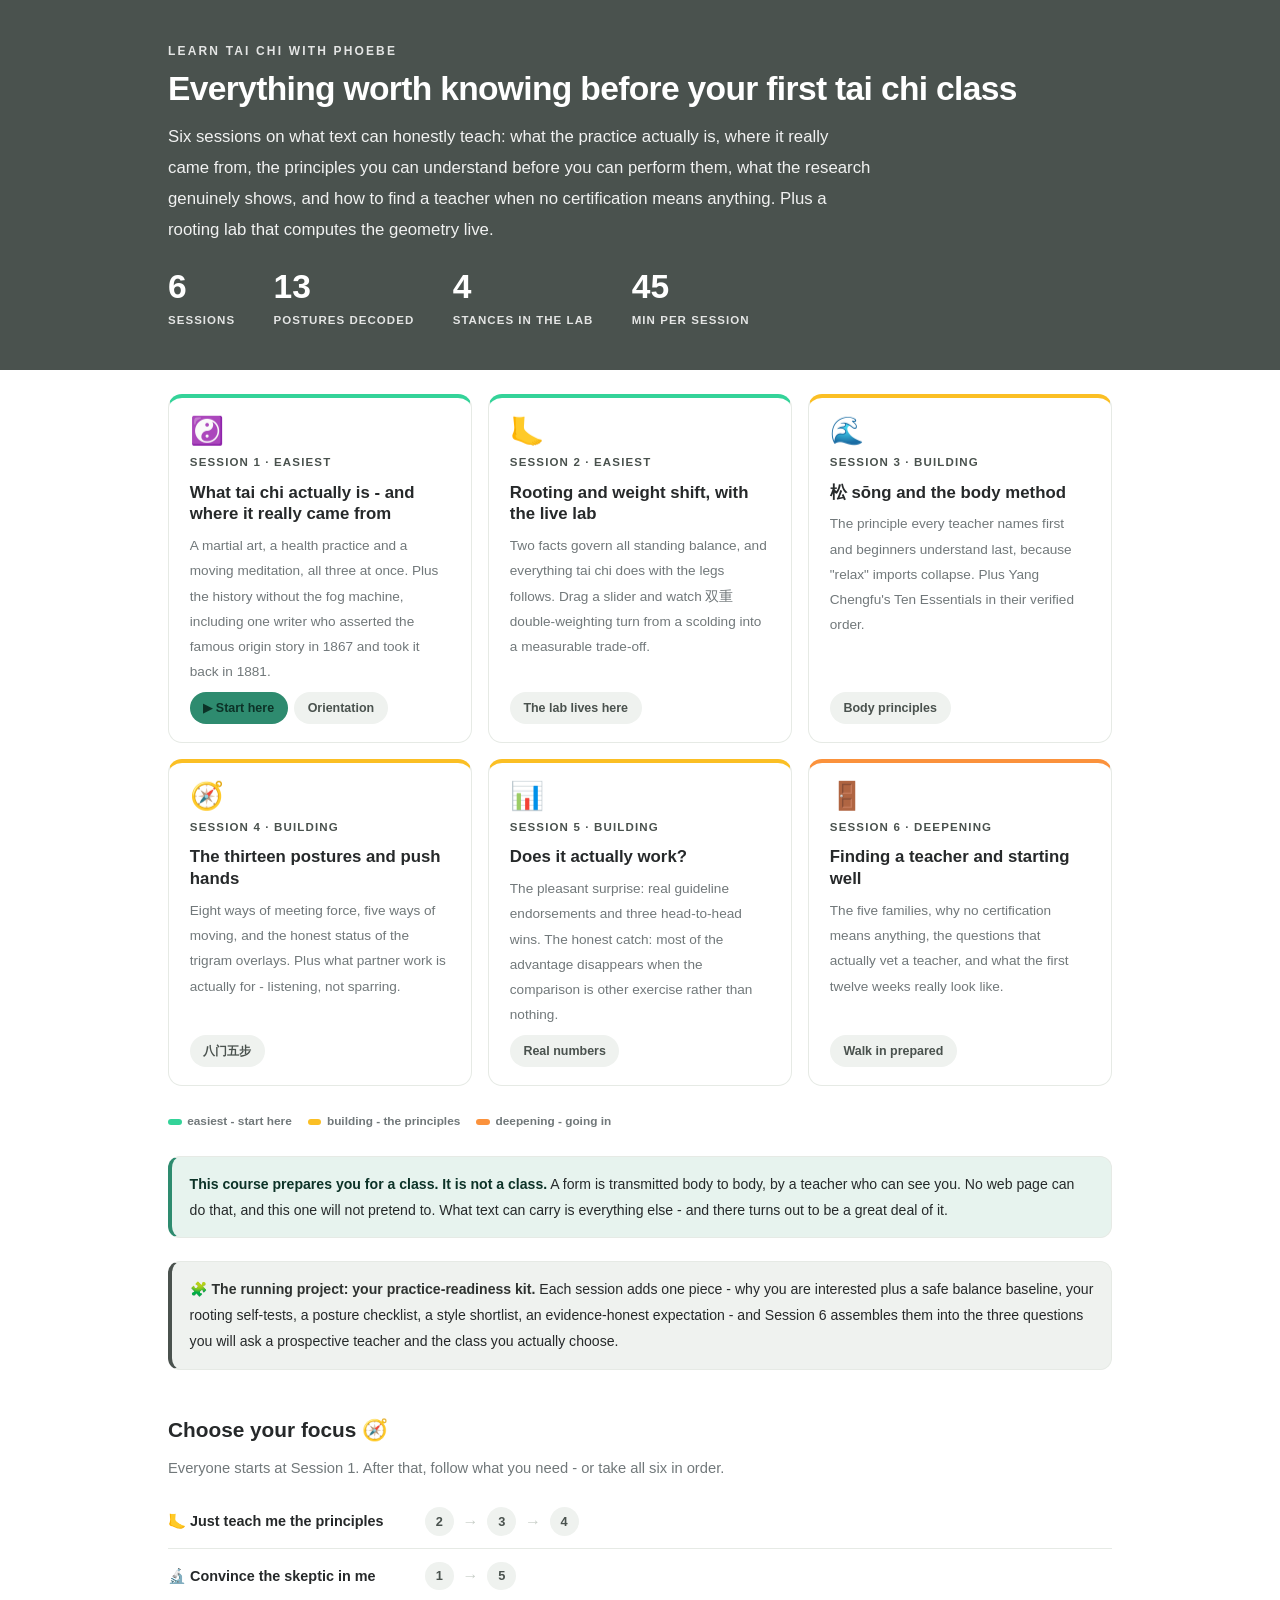
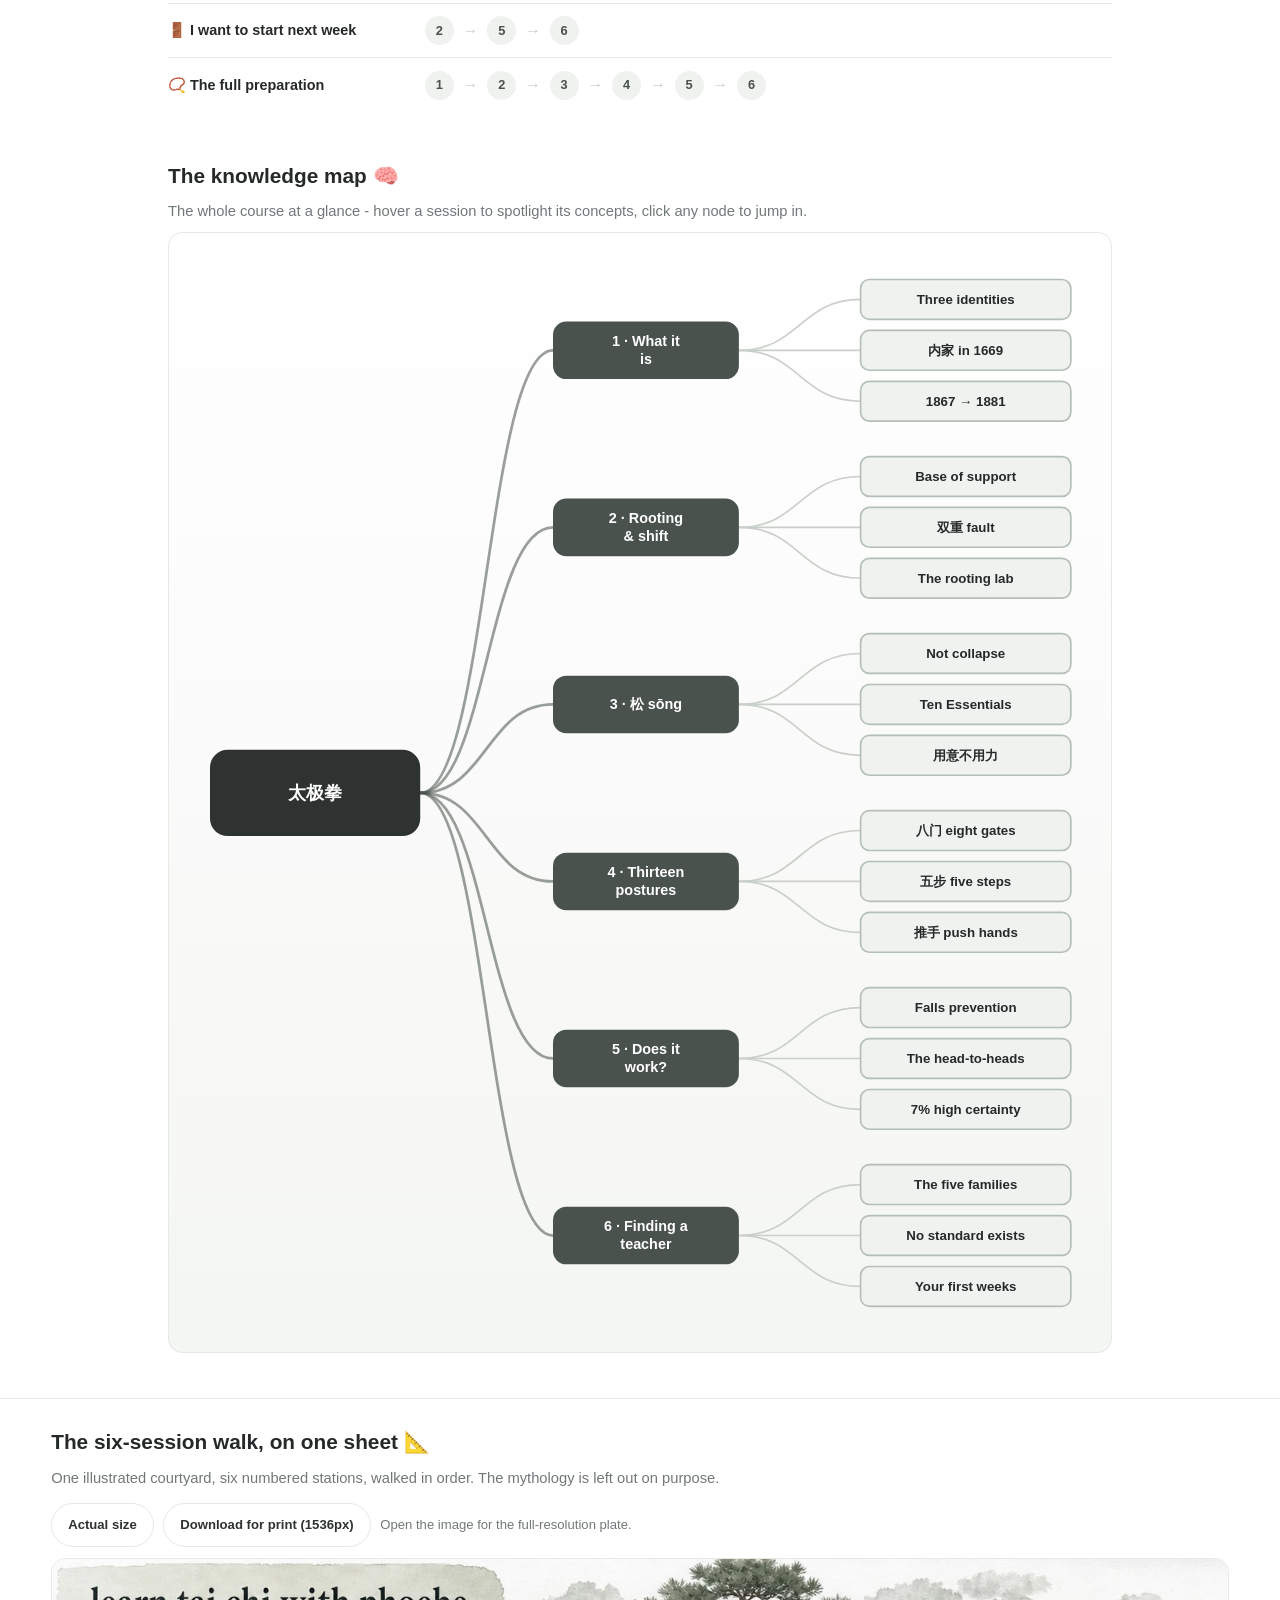
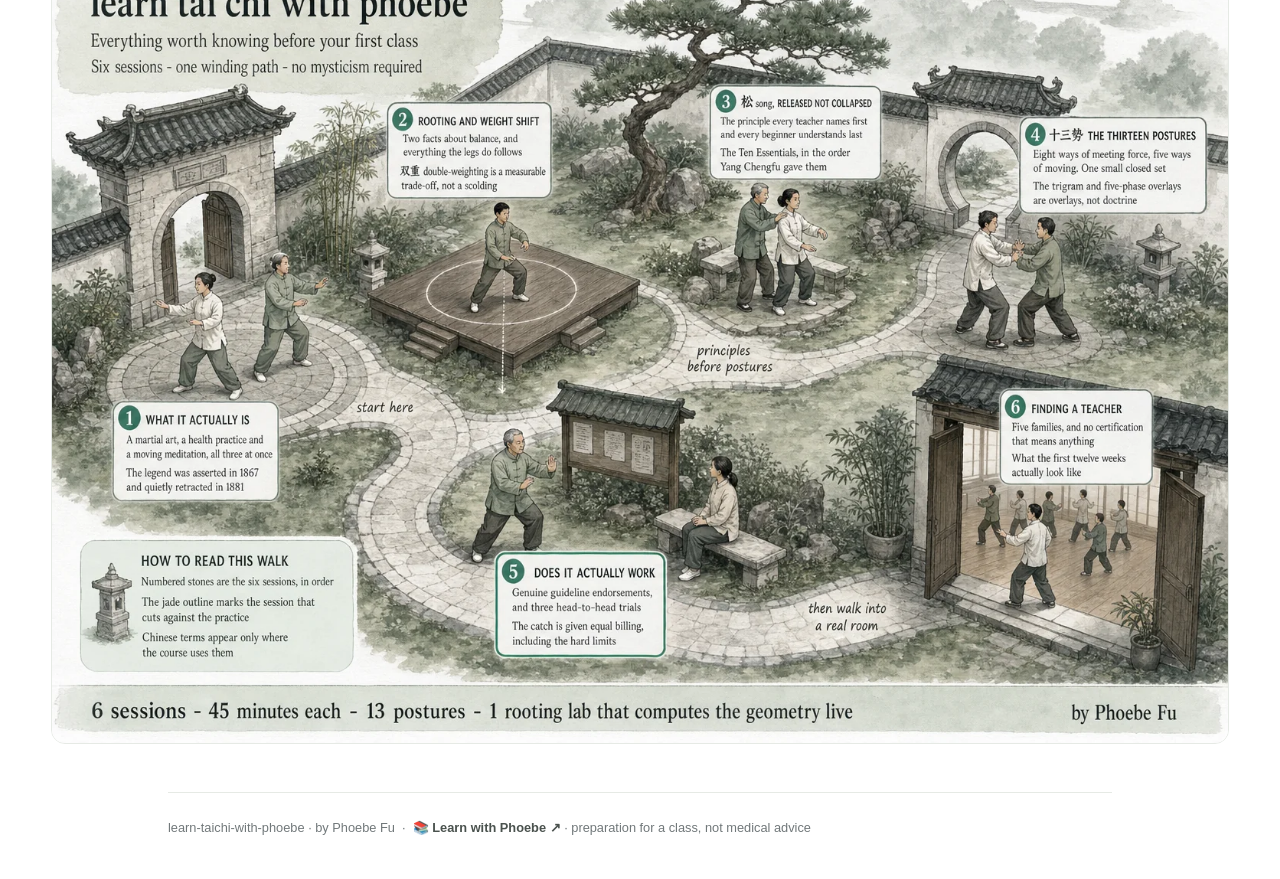
==== commit ece05516: "Landing poster: the scaled stage is the scaled box In fit-to-width mode the stage kept the poster's " ====
--- a/index.html
+++ b/index.html
@@ -19,7 +19,7 @@
 <meta name="twitter:image" content="https://phoebefu6.github.io/learn-taichi-with-phoebe/assets/og-cover.png">
 <!-- social:end -->
 <title>learn taichi with phoebe - everything worth knowing before your first class</title>
-<link rel="stylesheet" href="assets/style.css?v=7">
+<link rel="stylesheet" href="assets/style.css?v=9">
 <style>
   .stats-row { display: flex; gap: 2.4rem; margin-top: 1.5rem; flex-wrap: wrap; }
   .stat b { display: block; font-size: 2.1rem; font-weight: 800; line-height: 1.05; font-variant-numeric: tabular-nums; }
@@ -320,7 +320,7 @@
 (function () {
   var vp = document.getElementById('vp');
   if (!vp) return;
-  var W = 1536, MIN_FIT = 0.8;
+  var W = 1536, MIN_FIT = 0;   /* a raster poster stays legible at any scale; fit to width always */
   var frame = document.getElementById('frame'), stage = document.getElementById('stage'),
       btn = document.getElementById('zoomToggle');
   var userChose = false, actual = false;
@@ -337,7 +337,7 @@
     if (actual || s >= 1) full();
     else {
       vp.style.transform = 'scale(' + s + ')';
-      stage.style.width = W + 'px';
+      stage.style.width = Math.ceil(W * s) + 'px';       /* the stage is the SCALED box, or it overflows the frame */
       stage.style.height = Math.ceil(vp.offsetHeight * s) + 'px';
     }
     btn.setAttribute('aria-pressed', actual ? 'true' : 'false');
--- a/assets/style.css
+++ b/assets/style.css
@@ -107,8 +107,9 @@
   border-bottom: 1px solid var(--hairline);
   padding: .55rem 0;
 }
-.toolbar .wrap { display: flex; align-items: center; gap: .6rem; }
-.toolbar .crumb { font-size: .8rem; color: var(--muted); font-weight: 600; margin-right: auto; }
+.toolbar .wrap { display: flex; align-items: center; gap: .5rem; flex-wrap: nowrap; }
+.toolbar .crumb { font-size: .8rem; color: var(--muted); font-weight: 600; margin-right: auto; min-width: 0; white-space: nowrap; overflow: hidden; text-overflow: ellipsis; }
+.toolbar .btn { white-space: nowrap; flex: none; padding: .38rem .8rem; font-size: .78rem; line-height: 1.2; }
 .toolbar .crumb a { color: var(--indigo); text-decoration: none; }
 .btn {
   border: 1px solid var(--hairline);
@@ -308,11 +309,15 @@
 /* ---------- demo steps ---------- */
 .steps { counter-reset: step; margin: .6rem 0 1rem; }
 .step {
-  display: flex;
-  gap: .9rem;
+  display: grid;
+  grid-template-columns: max-content minmax(0, 1fr);
+  column-gap: .9rem;
+  row-gap: .2rem;
   padding: .85rem 0;
   border-bottom: .5px solid var(--hairline);
 }
+.step > * { grid-column: 2; min-width: 0; }
+.step > .prompt-box { margin: .8rem 0 .4rem; }
 .step:last-child { border-bottom: none; }
 .step::before {
   counter-increment: step;
@@ -835,7 +840,10 @@
   /* 44px tap targets */
   details.card summary { min-height: 44px; }
   .qopt { min-height: 44px; display: flex; align-items: center; padding: .7rem .9rem; }
-  .toolbar .btn, .pagefoot a { min-height: 44px; display: inline-flex; align-items: center; }
+  .toolbar .btn, .pagefoot a { min-height: 44px; display: inline-flex; align-items: center; justify-content: center; }
+  .toolbar .crumb, .toolbar #zoom-toggle { display: none; }
+  .toolbar .btn { flex: 1 1 0; padding: .3rem .4rem; font-size: .72rem; }
+  table.clean { display: block; overflow-x: auto; -webkit-overflow-scrolling: touch; }
 }
 
 @media (max-width: 640px) {
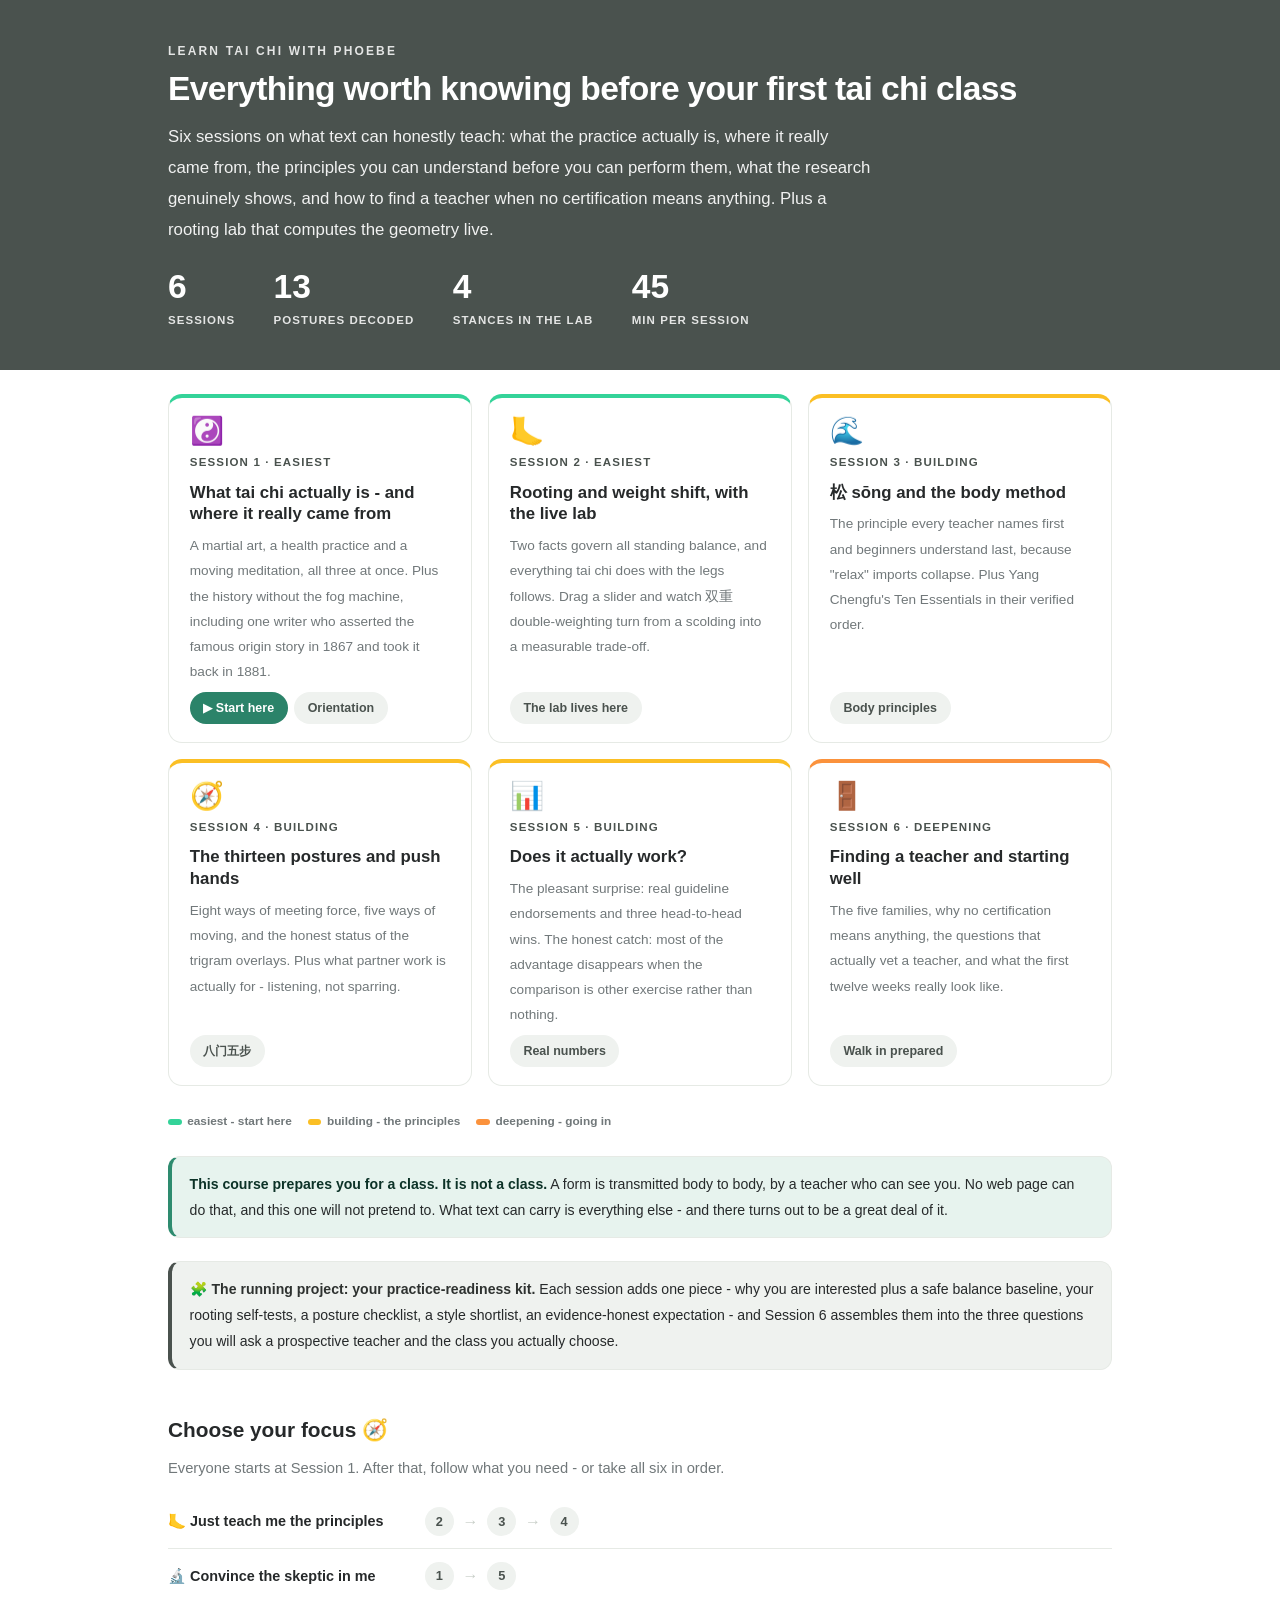
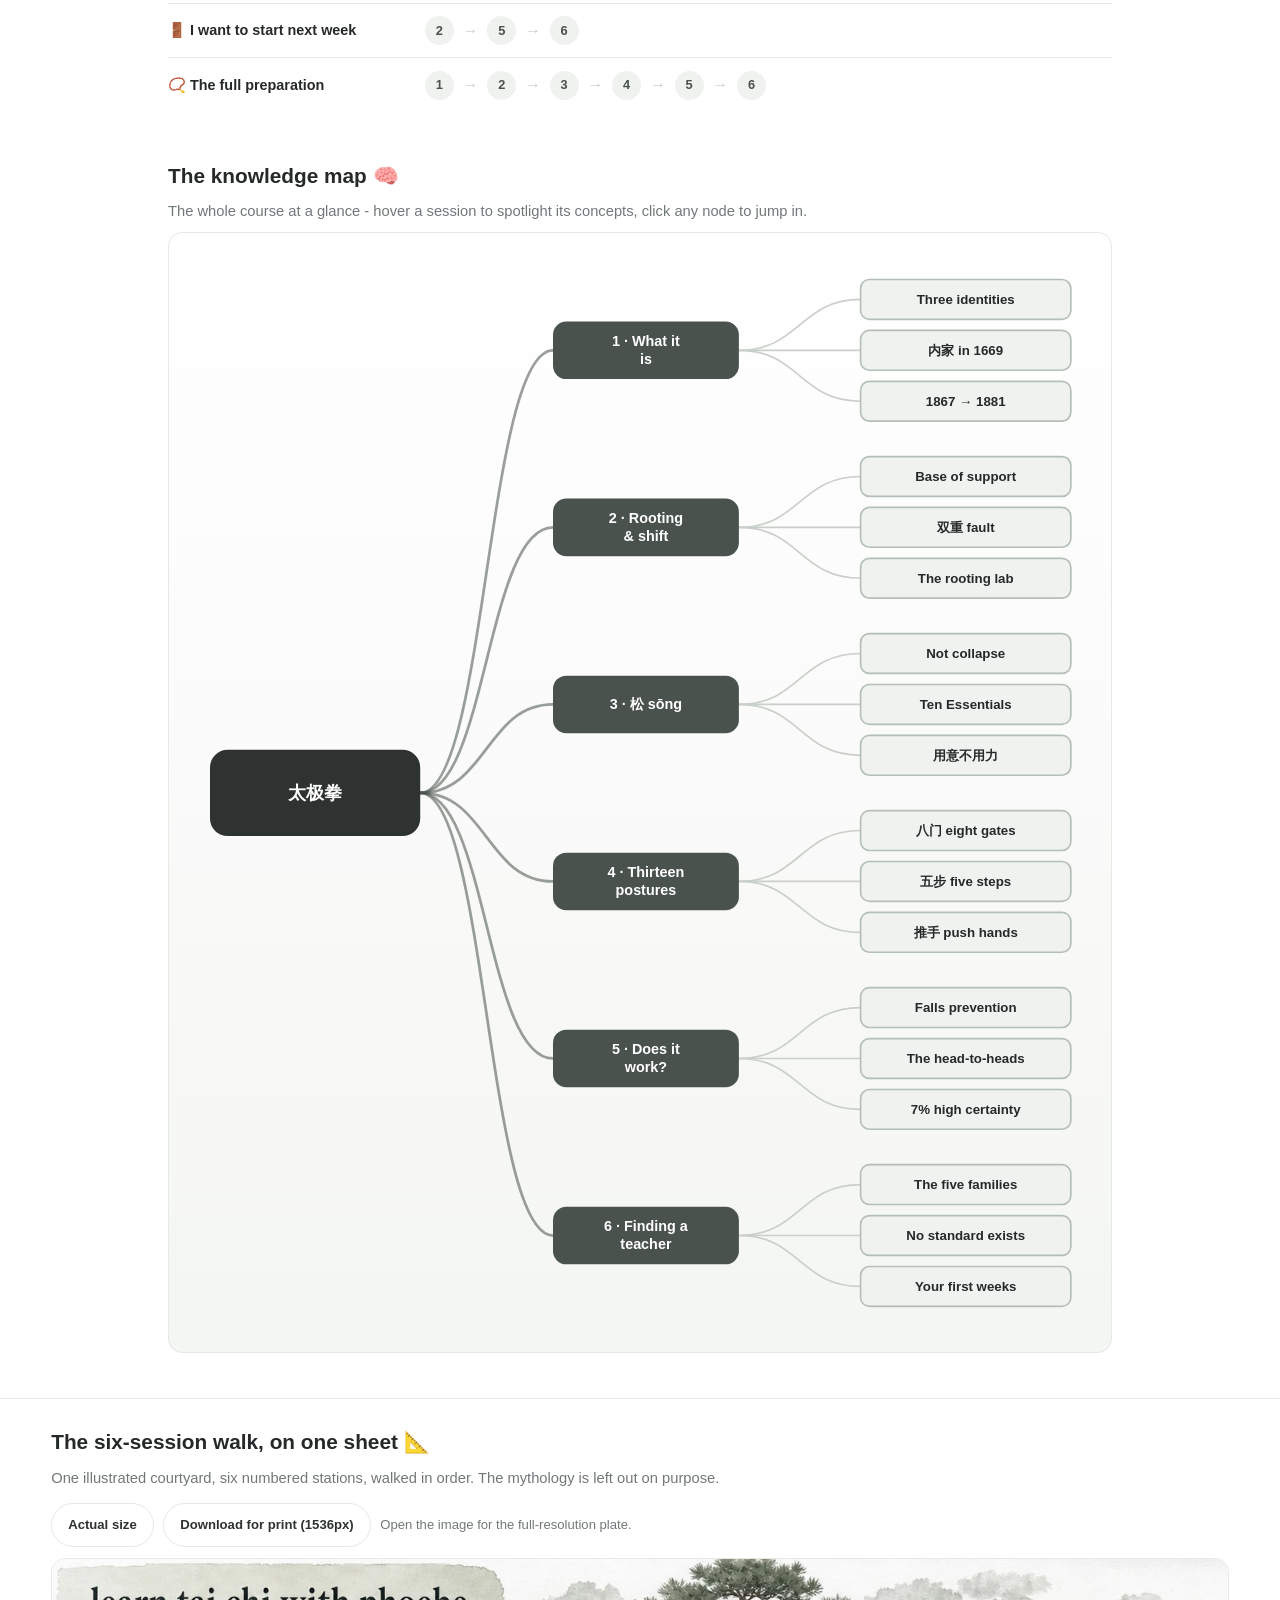
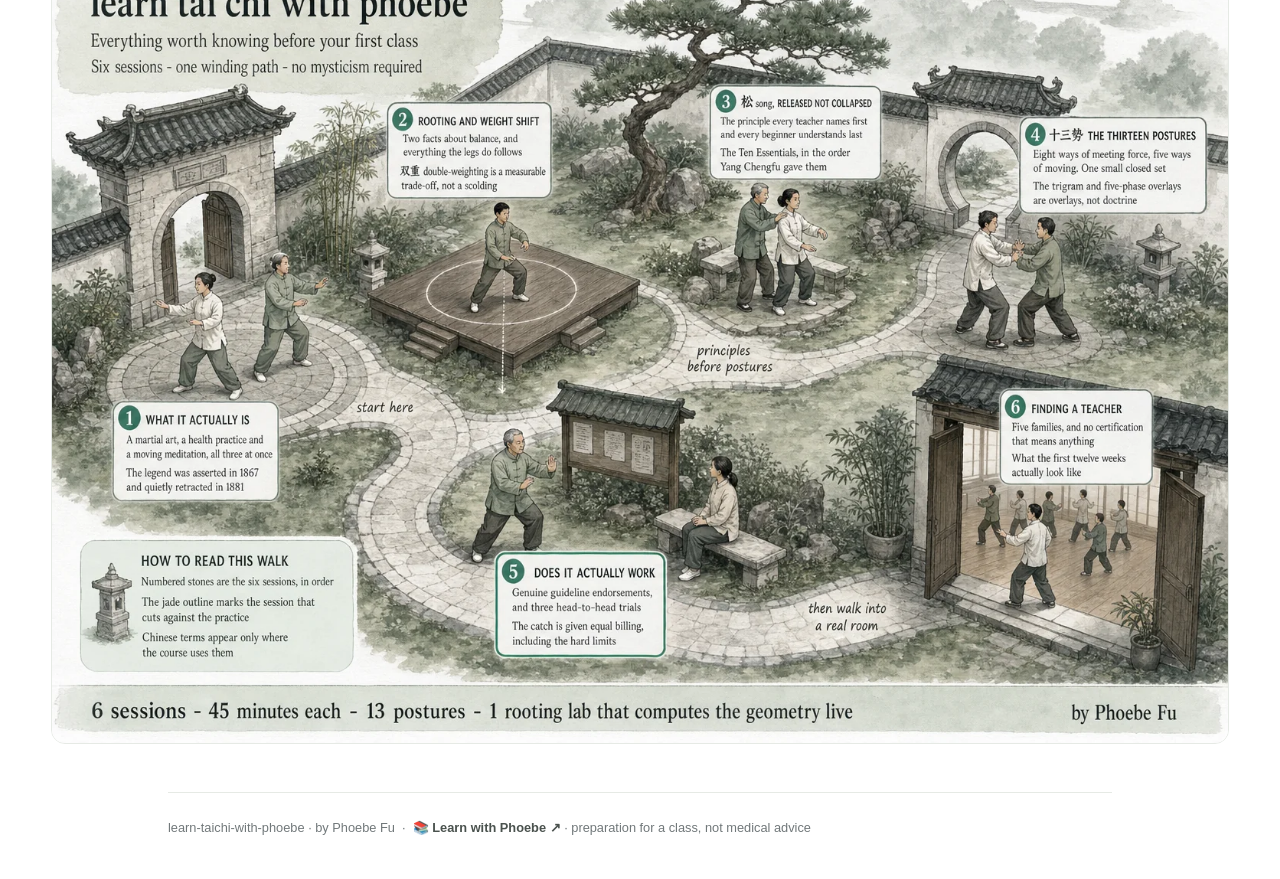
==== commit 6e14ee94: "Fix unreadable pills and labels: white text on a darker amber fill (--amber-solid) The "Real world" " ====
--- a/index.html
+++ b/index.html
@@ -19,7 +19,7 @@
 <meta name="twitter:image" content="https://phoebefu6.github.io/learn-taichi-with-phoebe/assets/og-cover.png">
 <!-- social:end -->
 <title>learn taichi with phoebe - everything worth knowing before your first class</title>
-<link rel="stylesheet" href="assets/style.css?v=9">
+<link rel="stylesheet" href="assets/style.css?v=10">
 <style>
   .stats-row { display: flex; gap: 2.4rem; margin-top: 1.5rem; flex-wrap: wrap; }
   .stat b { display: block; font-size: 2.1rem; font-weight: 800; line-height: 1.05; font-variant-numeric: tabular-nums; }
--- a/assets/style.css
+++ b/assets/style.css
@@ -12,6 +12,7 @@
   --faint: #C9CFC9;
   --hairline: #E6EAE5;
   --amber: #2E8B6F;
+  --amber-solid: #2B8369;
   --amber-ink: #0C3227;
   --amber-50: #E7F3EE;
   --paper: #FFFFFF;
@@ -229,7 +230,7 @@
 .pill.solid { background: var(--indigo); color: #fff; }
 .pill.light { background: var(--indigo-50); color: var(--indigo); }
 .pill.inkpill { background: var(--ink); color: #fff; }
-.pill.amber, .pill.peach { background: var(--amber); color: var(--amber-ink); }
+.pill.amber, .pill.peach { background: var(--amber-solid); color: #fff; }
 .pill.bare { color: var(--faint); }
 
 /* ---------- 4D grid ---------- */
@@ -287,7 +288,7 @@
   padding: .15rem .7rem;
 }
 .prompt-box.bad .label { background: var(--faint); color: var(--ink); }
-.prompt-box.good .label { background: var(--amber); color: var(--amber-ink); }
+.prompt-box.good .label { background: var(--amber-solid); color: #fff; }
 .copy-btn {
   position: absolute;
   top: .7rem;
@@ -304,7 +305,7 @@
   transition: background .15s ease;
 }
 .copy-btn:hover { background: rgba(255,255,255,.22); }
-.copy-btn.copied { background: var(--amber); border-color: var(--amber); color: var(--amber-ink); }
+.copy-btn.copied { background: var(--amber-solid); border-color: var(--amber-solid); color: #fff; }
 
 /* ---------- demo steps ---------- */
 .steps { counter-reset: step; margin: .6rem 0 1rem; }
@@ -355,8 +356,8 @@
 }
 .callout.example .ex-pill {
   display: inline-block;
-  background: var(--amber);
-  color: var(--amber-ink);
+  background: var(--amber-solid);
+  color: #fff;
   border-radius: 999px;
   padding: .15rem .7rem;
   font-size: .68rem;
@@ -732,7 +733,7 @@
 .tc-pill:hover { border-color: var(--indigo-mid); color: var(--indigo); }
 .tc-pill.on { background: var(--indigo); border-color: var(--indigo); color: #fff; }
 .tc-pill.tc-sink { margin-left: auto; }
-.tc-pill.tc-sink.on { background: var(--amber); border-color: var(--amber); color: #fff; }
+.tc-pill.tc-sink.on { background: var(--amber-solid); border-color: var(--amber-solid); color: #fff; }
 .tc-note { margin-top: 10px; font-size: 0.88rem; color: var(--muted); }
 .tc-body { display: flex; gap: 22px; margin-top: 12px; flex-wrap: wrap; align-items: flex-start; }
 .tc-stage { flex: 1 1 300px; min-width: 260px; }
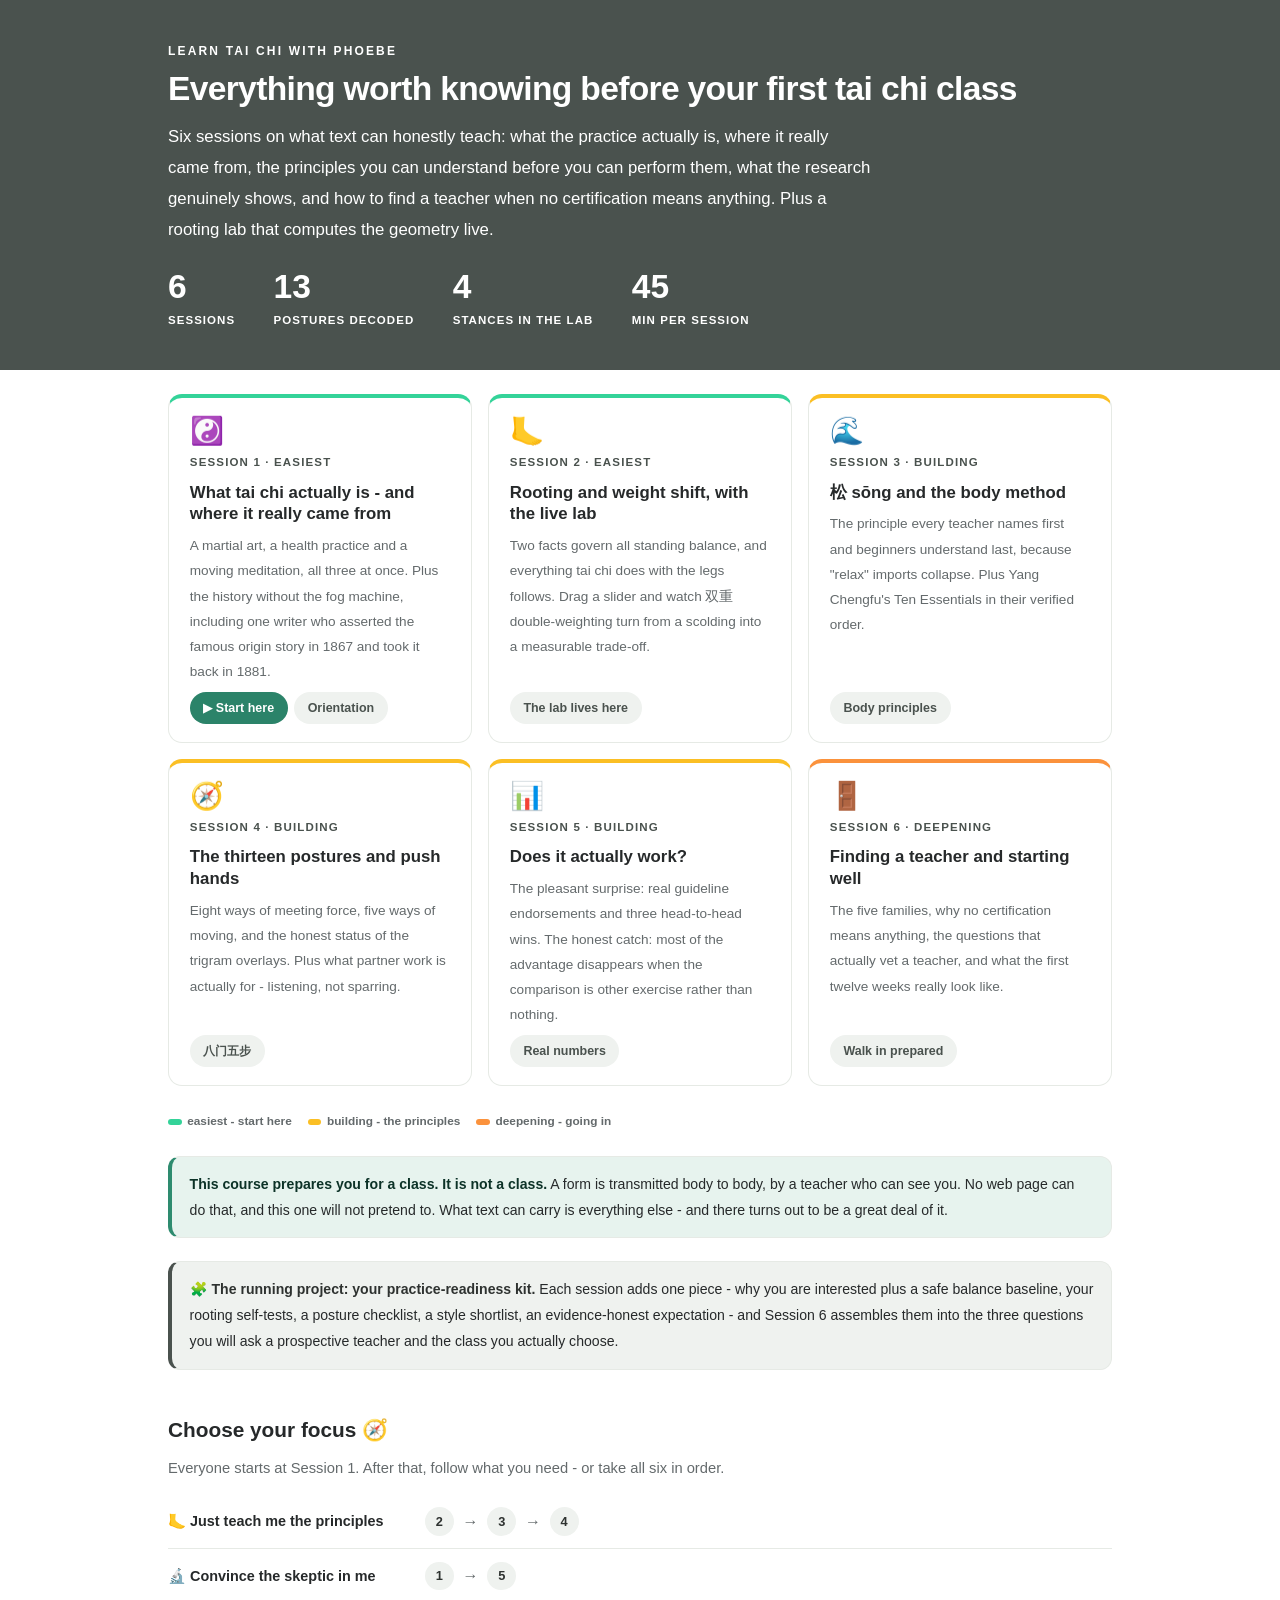
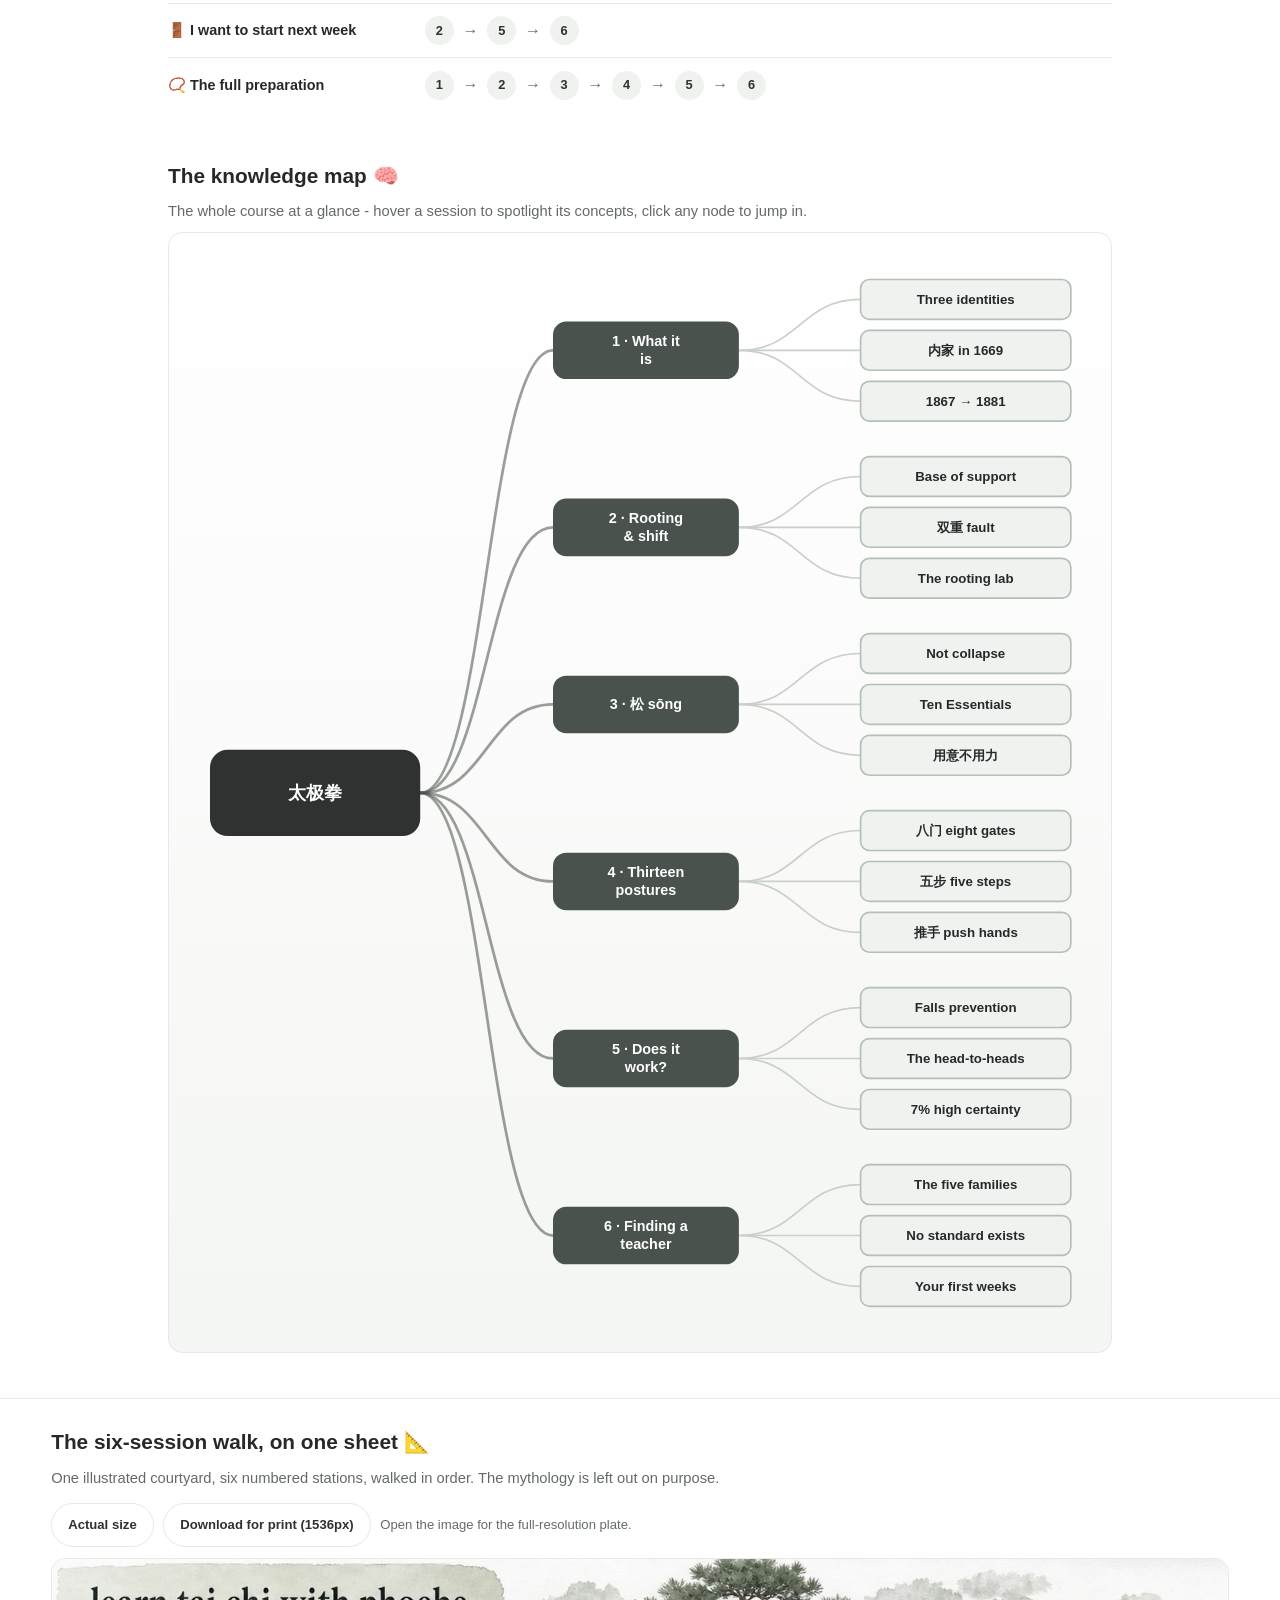
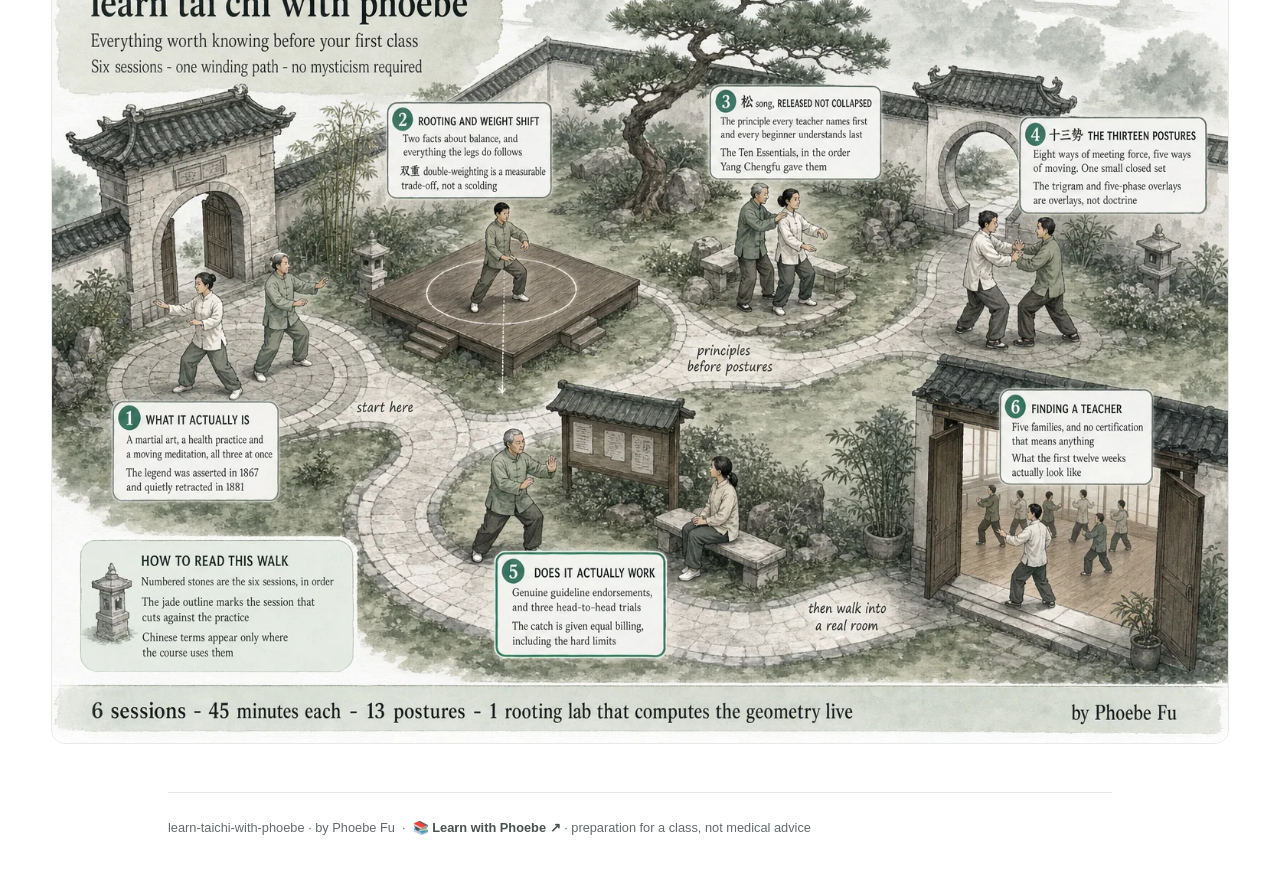
==== commit 224aab55: "Light surfaces everywhere: lightbox, cheat panel, code boxes; contrast and phone-width fixes Every d" ====
--- a/index.html
+++ b/index.html
@@ -19,11 +19,11 @@
 <meta name="twitter:image" content="https://phoebefu6.github.io/learn-taichi-with-phoebe/assets/og-cover.png">
 <!-- social:end -->
 <title>learn taichi with phoebe - everything worth knowing before your first class</title>
-<link rel="stylesheet" href="assets/style.css?v=10">
+<link rel="stylesheet" href="assets/style.css?v=27">
 <style>
   .stats-row { display: flex; gap: 2.4rem; margin-top: 1.5rem; flex-wrap: wrap; }
   .stat b { display: block; font-size: 2.1rem; font-weight: 800; line-height: 1.05; font-variant-numeric: tabular-nums; }
-  .stat span { font-size: .72rem; opacity: .85; text-transform: uppercase; letter-spacing: .09em; font-weight: 600; }
+  .stat span { font-size: .72rem; opacity: 1; text-transform: uppercase; letter-spacing: .09em; font-weight: 600; }
 
   .course-grid { display: grid; grid-template-columns: repeat(auto-fit, minmax(17rem, 1fr)); gap: 1rem; margin-top: 1.5rem; }
   .course-card {
@@ -56,9 +56,9 @@
   .path { display: flex; gap: .55rem; align-items: center; padding: .75rem 0; border-bottom: .5px solid var(--hairline); flex-wrap: wrap; }
   .path:last-child { border-bottom: none; }
   .path b { min-width: 15.5rem; font-size: .9rem; }
-  .path .pstep { background: var(--indigo-50); color: var(--indigo); border-radius: 999px; padding: .16rem .68rem; font-weight: 700; font-size: .8rem; text-decoration: none; transition: all .12s ease; }
+  .path .pstep { background: var(--indigo-50); color: var(--indigo-deep); border-radius: 999px; padding: .16rem .68rem; font-weight: 700; font-size: .8rem; text-decoration: none; transition: all .12s ease; }
   .path .pstep:hover { background: var(--indigo); color: #fff; }
-  .path .parr { color: var(--faint); font-weight: 700; }
+  .path .parr { color: var(--muted); font-weight: 700; }
 
   .mm-section { margin-top: 1.6rem; }
   .mm-section h2 { font-size: 1.3rem; font-weight: 800; margin-bottom: .2rem; }
@@ -310,7 +310,7 @@
 };
 </script>
 <script src="assets/mindmap.js?v=7"></script>
-<script src="assets/app.js?v=7"></script>
+<script src="assets/app.js?v=27"></script>
 
 
 
--- a/assets/style.css
+++ b/assets/style.css
@@ -2,13 +2,14 @@
    Accent: indigo #4A524E · Ink: #26292A · Flagship: amber #2E8B6F */
 
 :root {
+  --muted-text: #6F7577;
   --indigo: #4A524E;
   --indigo-deep: #2E3230;
   --indigo-mid: #7C8781;
   --indigo-soft: #B4BFB6;
   --indigo-50: #EFF2EF;
   --ink: #26292A;
-  --muted: #71787A;
+  --muted: #646A6C;
   --faint: #C9CFC9;
   --hairline: #E6EAE5;
   --amber: #2E8B6F;
@@ -16,8 +17,8 @@
   --amber-ink: #0C3227;
   --amber-50: #E7F3EE;
   --paper: #FFFFFF;
-  --code-bg: #1F2422;
-  --code-ink: #E9EDE9;
+  --code-bg: #EFF2EF;
+  --code-ink: #26292A;
   --radius: 14px;
 }
 
@@ -47,7 +48,7 @@
   font-size: .75rem;
   letter-spacing: .18em;
   text-transform: uppercase;
-  opacity: .85;
+  opacity: 1;
   font-weight: 600;
 }
 .masthead h1 {
@@ -58,7 +59,7 @@
   letter-spacing: -.02em;
 }
 .masthead h1 .accent { color: inherit; }
-.masthead .sub { font-size: 1.05rem; opacity: .92; max-width: 44rem; }
+.masthead .sub { font-size: 1.05rem; opacity: 1; max-width: 44rem; }
 
 .chip-row { display: flex; flex-wrap: wrap; gap: .5rem; margin-top: 1.1rem; }
 .chip {
@@ -72,7 +73,7 @@
   white-space: nowrap;
 }
 .chip.level { background: #fff; color: var(--indigo); }
-.chip.audience { background: rgba(255,255,255,.16); color: #fff; border: 1px solid rgba(255,255,255,.35); }
+.chip.audience { background: rgba(255,255,255,.08); color: #fff; border: 1px solid rgba(255,255,255,.35); }
 .chip.time { background: var(--ink); color: #fff; font-variant-numeric: tabular-nums; }
 
 /* ---------- agenda bar ---------- */
@@ -176,7 +177,7 @@
   flex: none;
 }
 .mode.live { background: var(--indigo); color: #fff; }
-.mode.self { background: #fff; color: var(--muted); border: 1px solid var(--hairline); }
+.mode.self { background: #fff; color: var(--muted-text); border: 1px solid var(--hairline); }
 
 /* ---------- accordions ---------- */
 details.card {
@@ -231,7 +232,7 @@
 .pill.light { background: var(--indigo-50); color: var(--indigo); }
 .pill.inkpill { background: var(--ink); color: #fff; }
 .pill.amber, .pill.peach { background: var(--amber-solid); color: #fff; }
-.pill.bare { color: var(--faint); }
+.pill.bare { color: var(--muted); }
 
 /* ---------- 4D grid ---------- */
 .grid-2 { display: grid; grid-template-columns: repeat(auto-fit, minmax(15rem, 1fr)); gap: .8rem; margin: .5rem 0 1rem; }
@@ -260,10 +261,11 @@
 table.clean td:first-child { font-weight: 600; }
 
 /* ---------- prompt boxes ---------- */
-.prompt-box {
+.prompt-box{
   position: relative;
-  background: var(--code-bg);
-  color: var(--code-ink);
+  background: #EFF2EF;
+  border: 1px solid #E6EAE5;
+  color: #26292A;
   border-radius: var(--radius);
   padding: 1.1rem 1.2rem;
   margin: 1rem 0 1.2rem;
@@ -273,12 +275,12 @@
   white-space: pre-wrap;
   word-break: break-word;
 }
-.prompt-box .label {
+.prompt-box .label{
   position: absolute;
   top: -0.7rem;
   left: 1rem;
-  background: var(--indigo);
-  color: #fff;
+  background: #4A524E;
+  color: #FFFFFF;
   font-family: "Inter", -apple-system, sans-serif;
   font-size: .68rem;
   font-weight: 700;
@@ -289,13 +291,13 @@
 }
 .prompt-box.bad .label { background: var(--faint); color: var(--ink); }
 .prompt-box.good .label { background: var(--amber-solid); color: #fff; }
-.copy-btn {
+.copy-btn{
   position: absolute;
   top: .7rem;
   right: .7rem;
-  background: rgba(255,255,255,.1);
-  border: 1px solid rgba(255,255,255,.25);
-  color: #fff;
+  background: #FFFFFF;
+  border: 1px solid #E6EAE5;
+  color: #26292A;
   border-radius: 999px;
   padding: .25rem .8rem;
   font-size: .72rem;
@@ -304,7 +306,7 @@
   font-family: "Inter", -apple-system, sans-serif;
   transition: background .15s ease;
 }
-.copy-btn:hover { background: rgba(255,255,255,.22); }
+.copy-btn:hover { background: #E6EAE5; }
 .copy-btn.copied { background: var(--amber-solid); border-color: var(--amber-solid); color: #fff; }
 
 /* ---------- demo steps ---------- */
@@ -394,11 +396,11 @@
   gap: .4rem;
 }
 
-.lightbox {
+.lightbox{
   position: fixed;
   inset: 0;
   z-index: 100;
-  background: rgba(41,46,40,.9);
+  background: rgba(255,255,255,.97);
   display: none;
   align-items: center;
   justify-content: center;
@@ -406,8 +408,10 @@
   cursor: zoom-out;
 }
 .lightbox.open { display: flex; }
-.lightbox .inner {
+.lightbox .inner{
   background: #fff;
+  border: 1px solid #E6EAE5;
+  box-shadow: 0 10px 40px rgba(38,41,42,.14);
   border-radius: var(--radius);
   padding: 2rem;
   max-width: 94vw;
@@ -415,13 +419,12 @@
   overflow: auto;
 }
 .lightbox .inner svg, .lightbox .inner img { width: min(88vw, 70rem); height: auto; }
-.lightbox .close-hint {
+.lightbox .close-hint{
   position: fixed;
   top: 1rem; right: 1.4rem;
-  color: #fff;
+  color: #26292A;
   font-size: .8rem;
   font-weight: 600;
-  opacity: .8;
 }
 
 /* ---------- courses covered ---------- */
@@ -440,19 +443,20 @@
 .covered-row .note { margin-left: auto; color: var(--muted); font-size: .78rem; text-align: right; }
 
 /* ---------- cheat sheet footer ---------- */
-.cheat {
-  background: var(--ink);
-  color: #fff;
+.cheat{
+  background: #EFF2EF;
+  border: 1px solid #E6EAE5;
+  color: #26292A;
   border-radius: var(--radius);
   padding: 1.6rem 1.6rem 1.3rem;
   margin-top: 3rem;
 }
 .cheat h3 { font-size: 1.1rem; margin-bottom: 1rem; }
-.cheat h3 span { color: var(--indigo-soft); }
+.cheat h3 span { color: #4A524E; }
 .cheat .grid-2 { gap: 1rem; }
 .cheat .cheat-item { border-left: 3px solid var(--indigo-mid); padding-left: .8rem; }
-.cheat .cheat-item b { display: block; font-size: .85rem; color: var(--indigo-soft); }
-.cheat .cheat-item span { font-size: .82rem; opacity: .85; }
+.cheat .cheat-item b { display: block; font-size: .85rem; color: #2E3230; }
+.cheat .cheat-item span { font-size: .82rem; color: #26292A; }
 
 footer.pagefoot {
   border-top: 1px solid var(--hairline);
@@ -547,7 +551,7 @@
   margin-top: 1.1rem;
   flex-wrap: wrap;
 }
-.journey .jlabel { font-size: .7rem; font-weight: 700; text-transform: uppercase; letter-spacing: .09em; opacity: .8; margin-right: .3rem; }
+.journey .jlabel { font-size: .7rem; font-weight: 700; text-transform: uppercase; letter-spacing: .09em; opacity: 1; margin-right: .3rem; }
 .journey a {
   width: 1.7rem; height: 1.7rem;
   border-radius: 999px;
@@ -686,7 +690,7 @@
 .med-controls { display: flex; flex-wrap: wrap; gap: 14px; margin-top: 14px; }
 .med-group { display: flex; flex-wrap: wrap; gap: 8px; }
 .med-pill {
-  border: 1.5px solid var(--hairline); background: var(--paper); color: var(--muted);
+  border: 1.5px solid var(--hairline); background: var(--paper); color: var(--muted-text);
   border-radius: 999px; padding: 7px 14px; font: 600 0.82rem Inter, sans-serif; cursor: pointer;
   transition: all 0.15s ease;
 }
@@ -726,7 +730,7 @@
 .tc-controls { display: flex; flex-wrap: wrap; gap: 8px; margin-top: 14px; align-items: center; }
 .tc-group { display: flex; flex-wrap: wrap; gap: 8px; }
 .tc-pill {
-  border: 1.5px solid var(--hairline); background: var(--paper); color: var(--muted);
+  border: 1.5px solid var(--hairline); background: var(--paper); color: var(--muted-text);
   border-radius: 999px; padding: 7px 14px; font: 600 0.82rem Inter, sans-serif; cursor: pointer;
   transition: all 0.15s ease;
 }
@@ -884,3 +888,28 @@
   color: var(--pv-flag);
 }
 /* === /LWP-PATCH === */
+
+/* layout-patch-3: phone-width overflow (2026-10-10) */
+.sql-bar { flex-wrap: wrap; }
+@media (max-width: 480px) {
+  .covered-row { flex-wrap: wrap; }
+  .covered-row .note { margin-left: 0; text-align: left; flex-basis: 100%; }
+  details.card summary { flex-wrap: wrap; }
+  details.card summary .mini { white-space: normal; }
+  .wk, .sqlbox, .prompt-box, pre { max-width: 100%; overflow-x: auto; }
+  .mono, code, strong, .note { overflow-wrap: anywhere; }
+  select, input[type=range], label { max-width: 100%; }
+  canvas, svg, img { max-width: 100%; height: auto; }
+  .tree-kids, .tree-node-wrap, .tree-node, .rb-night, .al-row, .gd-field, .tl-row, .sl-row { max-width: 100%; overflow-x: auto; }
+  .tl-cols, .sl-cols, .bb-cols, .ev-cols, [class$="-cols"] { grid-template-columns: 1fr !important; display: grid; }
+  .tl-cols > *, .sl-cols > *, [class$="-cols"] > * { min-width: 0; max-width: 100%; }
+  .mono { white-space: normal; }
+  .er-w, .bb-lab, .tl-lev, .sl-lev { max-width: 100%; white-space: normal; }
+}
+/* contrast-patch-2b */
+.cheat a { color: var(--indigo-deep, var(--ink)); }
+.chip.audience { background: transparent; border-color: rgba(255,255,255,.55); }
+.masthead a, .masthead .sub a { color: #fff; text-decoration: underline; text-underline-offset: 2px; }
+.prompt-box b, .prompt-box strong { color: var(--indigo-deep, var(--ink)); }
+.prompt-box span, .prompt-box em, .prompt-box i { color: inherit; }
+.pp-stamp i { color: var(--ink); }
